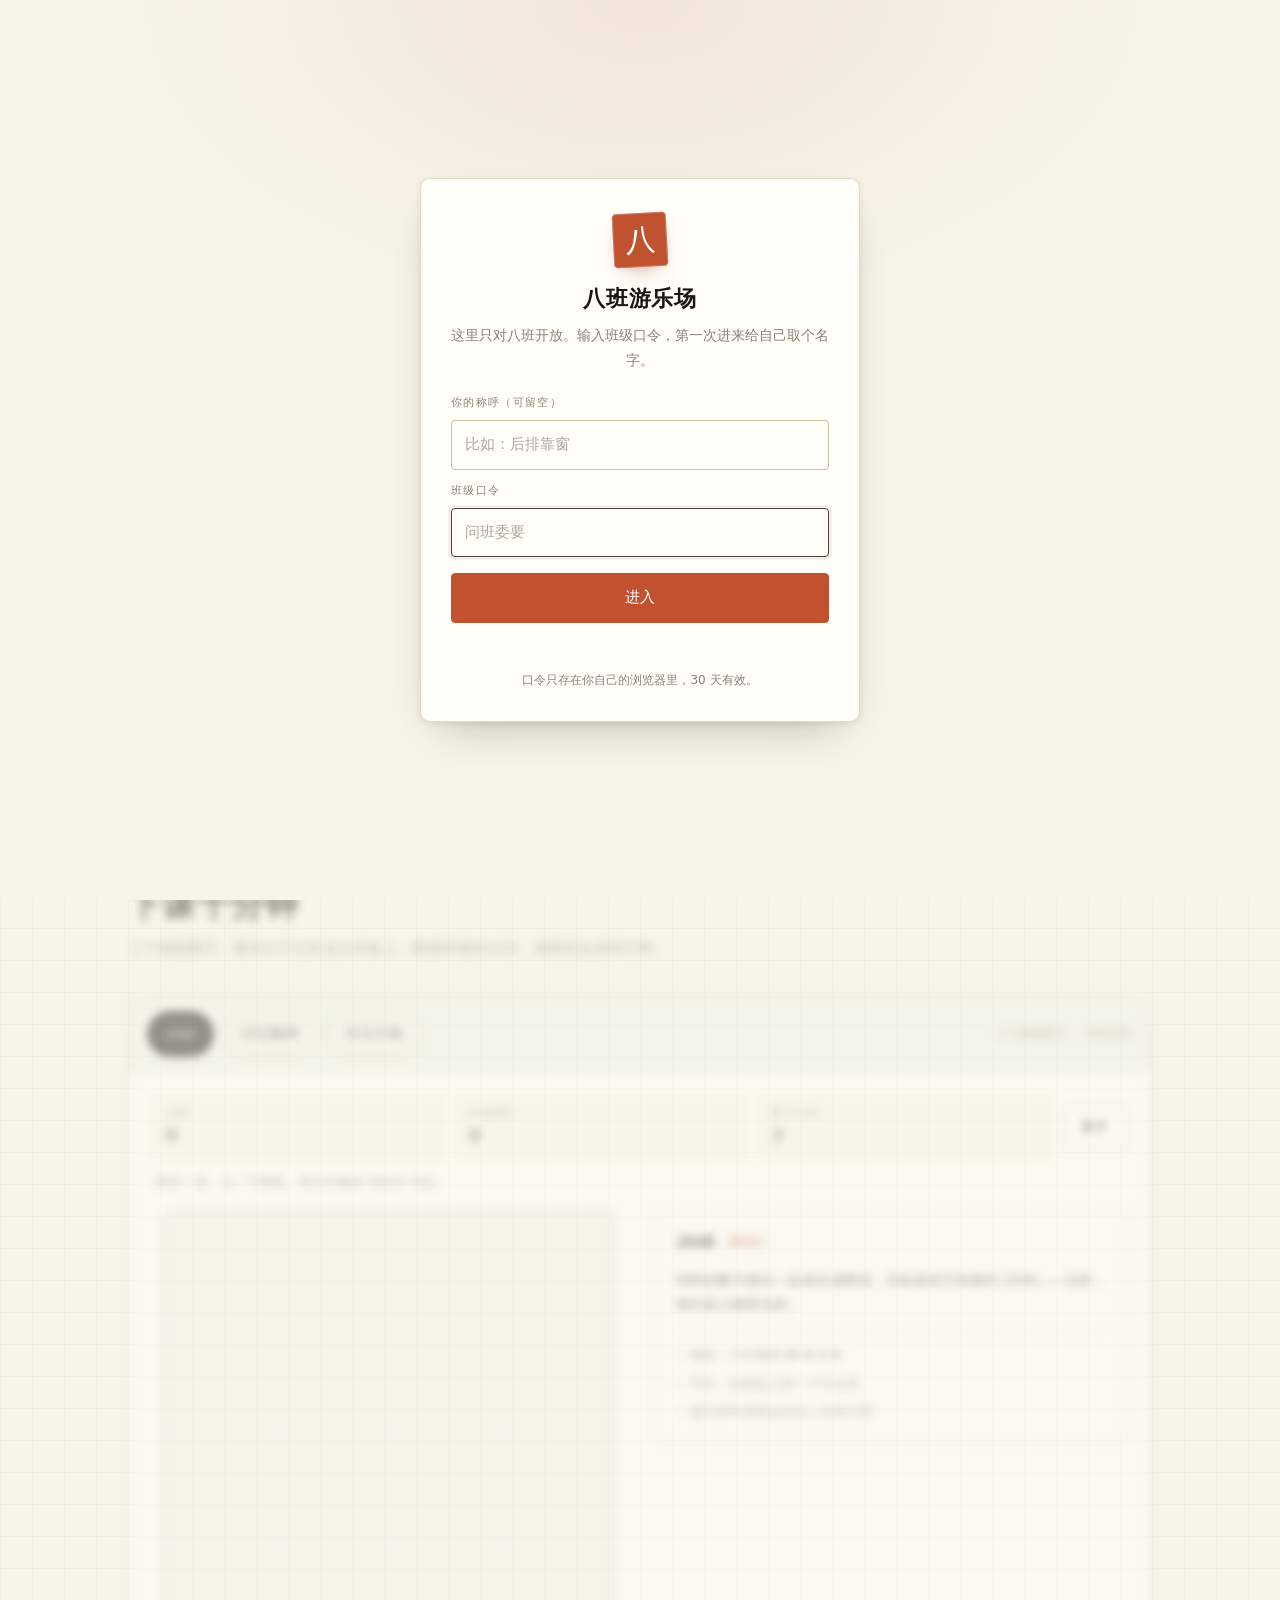
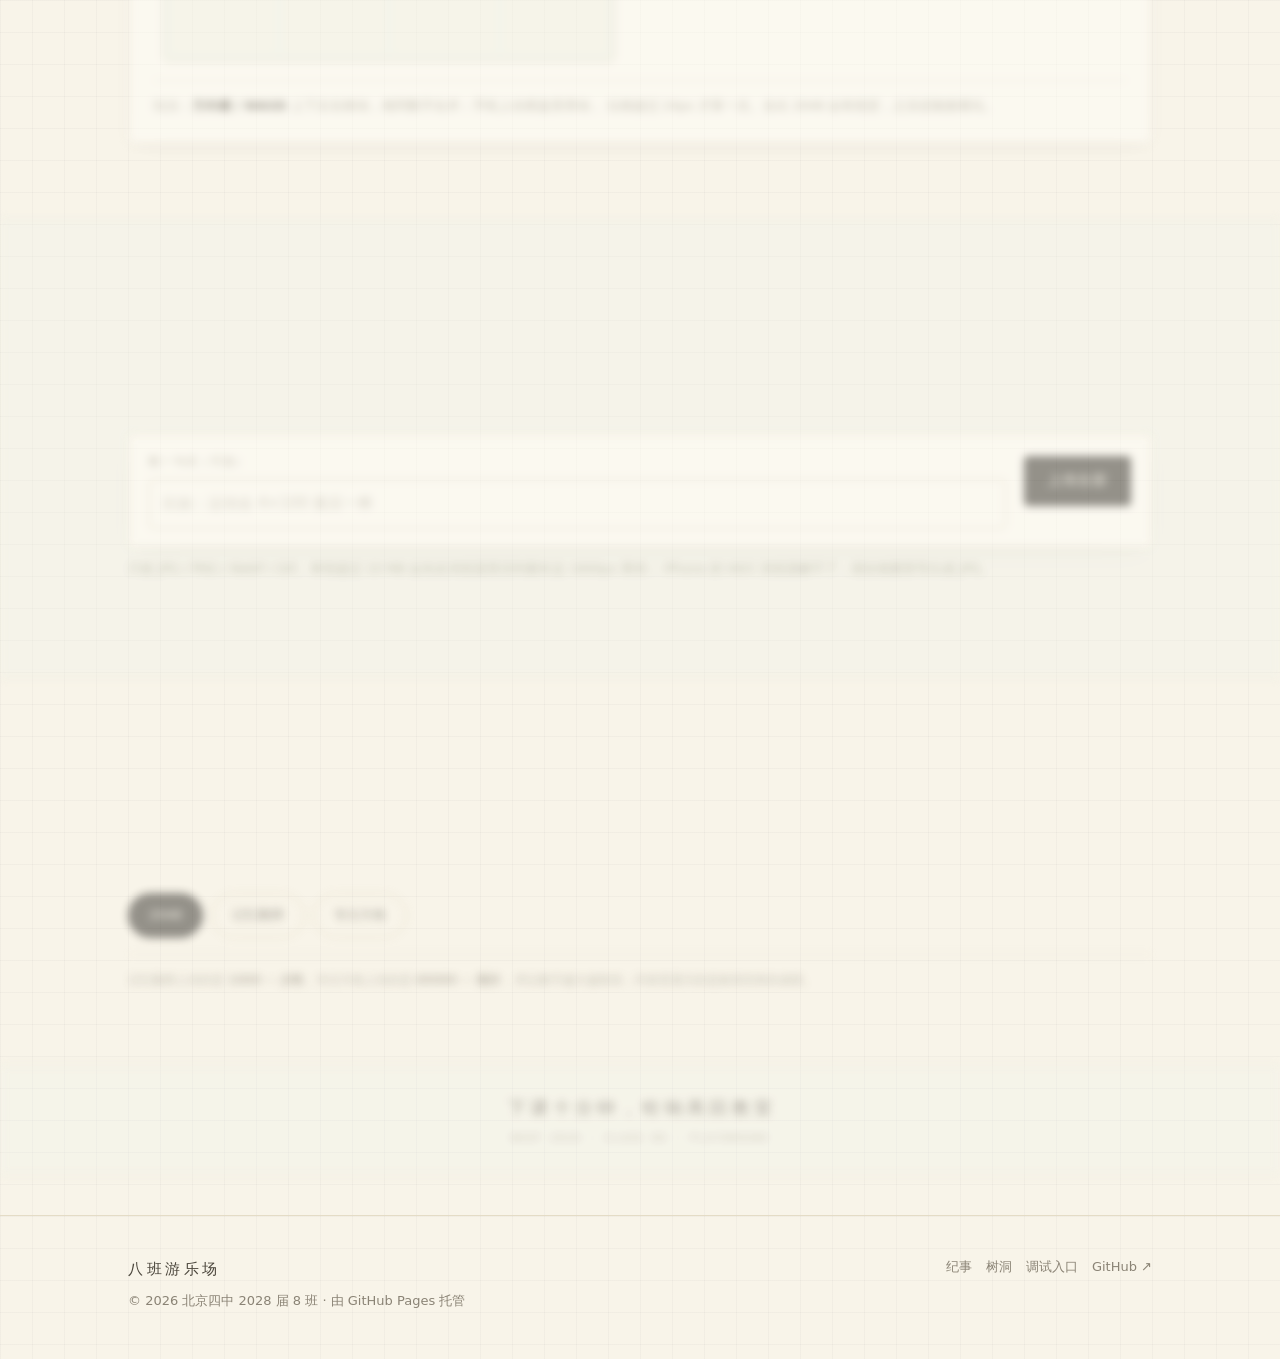
==== test/index.html @ 7ca48490 "update: fun 内容更新" ====
<!DOCTYPE html>
<html lang="zh-CN">
<head>
<meta charset="utf-8">
<meta name="viewport" content="width=device-width, initial-scale=1">
<title>调试入口 · 八班游乐场</title>
<meta name="description" content="带上新的时间戳打开八班游乐场，绕过浏览器和 Pages 的缓存。">
<meta name="robots" content="noindex">
<meta name="theme-color" content="#f8f4e9">
<meta name="color-scheme" content="light">
<link rel="icon" href="../assets/favicon.png?v=20261101a2" type="image/png">
<script>
window.B8_BUILD = '20261101a2';
window.B8_T = (function () {
  var m = (location.search || '').match(/[?&]t=([^&]+)/);
  return m ? '&t=' + encodeURIComponent(m[1]) : '';
})();
document.write('<link rel="stylesheet" href="../assets/styles.css?v=20261101a2' + window.B8_T + '">');
</script>
</head>

<body data-site="fun">

<main id="main">
  <section class="section">
    <div class="wrap">
      <div class="nf">
        <p class="nf-code">DEBUG · NO-CACHE</p>
        <h1>调试入口</h1>
        <p class="lead">
          这个页面只做一件事：在读到的 <code>to</code> 后面加上 <code>t=&lt;当前时间戳&gt;</code>，
          然后 <code>location.replace</code> 过去。所有资源都跟着带新时间戳，
          从而绕开浏览器和 GitHub Pages 的缓存。
        </p>

        <p class="form-note" id="debug-target" style="margin-top:18px">正在跳转…</p>

        <form class="debug-form" id="debug-form" style="margin-top:22px">
          <div class="field">
            <label for="debug-to">要打开的站内路径</label>
            <input class="input" id="debug-to" name="to" placeholder="/ 或 /index.html">
          </div>
          <div class="hero-actions">
            <button class="btn" type="submit">带时间戳打开</button>
            <a class="btn ghost" href="../">直接回首页</a>
          </div>
        </form>

        <p class="form-note" style="margin-top:22px">
          用法：<code>test/?to=/</code>、<code>test/?to=/index.html</code>。
          只接受站内路径（以 <code>/</code> 开头的绝对路径，或相对本站的路径），
          外站地址会被忽略。
        </p>
      </div>
    </div>
  </section>
</main>

<script>
(function () {
  'use strict';

  var K = '?to=';

  function readTo() {
    var q = location.search || '';
    var m = q.match(/[?&]to=([^&]*)/);
    if (!m) return '';
    var v = '';
    try { v = decodeURIComponent(m[1]); } catch (e) { v = m[1]; }
    return String(v || '').replace(/[\u0000-\u001f\s]/g, '');
  }

  // 只放行站内路径：挡住 //evil.com、http:、javascript: 之类
  function normalize(to) {
    to = String(to || '');
    if (!to) return '/';
    if (/^[a-z][a-z0-9+.-]*:/i.test(to)) return '/';   // 带协议的一律不跳
    if (to.indexOf('//') === 0) return '/' + to.replace(/^\/+/, '');
    if (to.charAt(0) !== '/') to = '/' + to;
    return to;
  }

  function target(to) {
    var sep = to.indexOf('?') >= 0 ? '&' : '?';
    return to + sep + 't=' + Date.now();
  }

  var raw = readTo();
  var to = normalize(raw);

  var label = document.getElementById('debug-target');
  if (label) label.textContent = '正在打开 ' + target(to) + ' …';

  // 先让「正在跳转」这句话有机会被看到（也方便被截图取证），再跳
  setTimeout(function () { location.replace(target(to)); }, 60);

  var form = document.getElementById('debug-form');
  var input = document.getElementById('debug-to');
  if (input) input.value = to;
  if (form) {
    form.addEventListener('submit', function (e) {
      e.preventDefault();
      var next = normalize(input ? input.value : '');
      location.href = '?to=' + encodeURIComponent(next);
    });
  }
})();
</script>
</body>
</html>
---- assets/styles.css ----
/* 由 _shared/sync.ps1 生成：base.css + assets/site.css，请勿直接改这个文件 */
/* ============================================================
   北京四中 2028 届 8 班 · 三站共用设计系统
   ------------------------------------------------------------
   纸 · 墨 · 印
   这一份是三站共用的骨架（排版 / 版心 / 头尾 / 表单 / 弹层），
   每个站点再叠加自己的一份 site.css。
   零外部依赖：不引任何 CDN 字体、图标或框架。
   ============================================================ */

/* ---------- 0. 变量 ---------- */
:root {
  /* 纸与墨 */
  --paper: #f7f2e8;
  --paper-2: #f1ebdd;
  --card: #fffdf7;
  --ink: #191713;
  --ink-2: #4b463c;
  --ink-3: #8a8375;
  --line: #e2d9c7;
  --line-2: #cfc3ab;

  /* 印泥红 / 青 / 金 */
  --seal: #a33228;
  --seal-2: #c04a3b;
  --seal-soft: rgba(163, 50, 40, 0.08);
  --jade: #2c6a5b;
  --jade-soft: rgba(44, 106, 91, 0.09);
  --gold: #a9873f;

  /* 尺幅 */
  --wrap: 1080px;
  --radius: 4px;
  --radius-lg: 10px;
  --header-h: 64px;

  /* 字体 */
  --serif: "Songti SC", "Noto Serif SC", "Source Han Serif SC", "STSong", SimSun, "Times New Roman", serif;
  --sans: "PingFang SC", "Microsoft YaHei", "Hiragino Sans GB", "Noto Sans SC", system-ui, -apple-system, "Segoe UI", sans-serif;
  --mono: ui-monospace, "SF Mono", Menlo, Consolas, "Liberation Mono", monospace;

  /* 阴影 */
  --shadow-1: 0 1px 2px rgba(25, 23, 19, 0.05), 0 8px 24px -14px rgba(25, 23, 19, 0.18);
  --shadow-2: 0 2px 6px rgba(25, 23, 19, 0.07), 0 20px 44px -20px rgba(25, 23, 19, 0.3);
}

/* 站点主题：由 body[data-site] 覆盖，三站同宗不同色 */
body[data-site="fun"] {
  --paper: #f8f4e9;
  --paper-2: #eef3ea;
  --card: #fffef9;
  --seal: #c1522f;
  --seal-2: #dd6b3f;
  --jade: #2f6f5e;
  --gold: #c08c2c;
  --line: #e4dcc6;
  --line-2: #cbbfa0;
}

body[data-site="site"] {
  --paper: #f4f1ea;
  --paper-2: #eae5da;
  --card: #fffdf8;
  --ink: #1c1b20;
  --ink-2: #474550;
  --ink-3: #86838f;
  --seal: #6b4f9e;
  --seal-2: #8265b6;
  --seal-soft: rgba(107, 79, 158, 0.09);
  --jade: #3a6f7a;
  --line: #ded6d8;
  --line-2: #c8bcc8;
}

/* 树洞站入夜 */
body[data-site="site"][data-mode="night"] {
  --paper: #14141a;
  --paper-2: #101016;
  --card: #1b1b23;
  --ink: #ece9f2;
  --ink-2: #b6b2c2;
  --ink-3: #7d7a8c;
  --seal: #a48bdb;
  --seal-2: #bda6ec;
  --seal-soft: rgba(164, 139, 219, 0.12);
  --jade: #6fa8b3;
  --gold: #c9a86a;
  --line: #2b2b36;
  --line-2: #3b3b49;
  --shadow-1: 0 1px 2px rgba(0, 0, 0, 0.4), 0 10px 30px -16px rgba(0, 0, 0, 0.6);
  --shadow-2: 0 2px 8px rgba(0, 0, 0, 0.45), 0 24px 50px -22px rgba(0, 0, 0, 0.75);
}

/* ---------- 1. 复位 ---------- */
*,
*::before,
*::after { box-sizing: border-box; }

html {
  -webkit-text-size-adjust: 100%;
  scroll-behavior: smooth;
  scroll-padding-top: calc(var(--header-h) + 16px);
}

body {
  margin: 0;
  min-height: 100vh;
  font-family: var(--sans);
  font-size: 16px;
  line-height: 1.75;
  color: var(--ink);
  background-color: var(--paper);
  /* 稿纸格：极淡的 32px 方格 */
  background-image:
    linear-gradient(rgba(25, 23, 19, 0.028) 1px, transparent 1px),
    linear-gradient(90deg, rgba(25, 23, 19, 0.028) 1px, transparent 1px);
  background-size: 100% 32px, 32px 100%;
  -webkit-font-smoothing: antialiased;
  -moz-osx-font-smoothing: grayscale;
  overflow-x: hidden;
}

body[data-site="site"][data-mode="night"] {
  background-image:
    linear-gradient(rgba(255, 255, 255, 0.022) 1px, transparent 1px),
    linear-gradient(90deg, rgba(255, 255, 255, 0.022) 1px, transparent 1px);
}

h1, h2, h3, h4 {
  margin: 0;
  font-family: var(--serif);
  font-weight: 700;
  line-height: 1.24;
  letter-spacing: 0.01em;
}

p { margin: 0; }
ul, ol { margin: 0; padding: 0; list-style: none; }
a { color: inherit; text-decoration: none; }
img { max-width: 100%; display: block; }
button { font: inherit; color: inherit; }
input, textarea, select { font: inherit; color: inherit; }
svg { display: block; }

/* 藏不住的老问题：不能让 grid/flex 盖掉 [hidden] */
[hidden] { display: none !important; }

::selection { background: var(--seal); color: #fff; }

:focus-visible {
  outline: 2px solid var(--seal);
  outline-offset: 2px;
}

/* ---------- 2. 版心 ---------- */
.wrap {
  width: 100%;
  max-width: var(--wrap);
  margin-inline: auto;
  padding-inline: 28px;
}

.mono { font-family: var(--mono); }
.muted { color: var(--ink-3); }
.serif { font-family: var(--serif); }

/* 调试模式的 TEST 标记（由 main.js 注入） */
.build-test {
  display: inline-block;
  padding: 1px 6px;
  margin-left: 6px;
  font-family: var(--mono);
  font-size: 10px;
  letter-spacing: 0.12em;
  color: #fff;
  background: var(--seal);
  border-radius: 2px;
  vertical-align: middle;
}

.build-banner {
  position: sticky;
  top: var(--header-h);
  z-index: 110;
  padding: 6px 16px;
  font-family: var(--mono);
  font-size: 11px;
  letter-spacing: 0.08em;
  text-align: center;
  color: #fff;
  background: var(--seal);
}

.skip-link {
  position: absolute;
  left: -9999px;
  top: 0;
  z-index: 999;
  background: var(--ink);
  color: var(--paper);
  padding: 10px 16px;
}
.skip-link:focus { left: 12px; top: 12px; }

/* ---------- 3. 页头 ---------- */
.site-header {
  position: sticky;
  top: 0;
  z-index: 120;
  height: var(--header-h);
  background: color-mix(in srgb, var(--paper) 84%, transparent);
  backdrop-filter: saturate(140%) blur(10px);
  -webkit-backdrop-filter: saturate(140%) blur(10px);
  border-bottom: 1px solid var(--line);
}

.header-inner {
  height: var(--header-h);
  display: flex;
  align-items: center;
  gap: 18px;
}

.brand {
  display: flex;
  align-items: center;
  gap: 10px;
  min-width: 0;
}

.brand-mark {
  width: 30px;
  height: 30px;
  border-radius: 3px;
  object-fit: cover;
  box-shadow: 0 0 0 1px rgba(25, 23, 19, 0.08);
}

/* 没有图标时的印章兜底 */
.brand-seal {
  display: grid;
  place-items: center;
  width: 30px;
  height: 30px;
  border-radius: 3px;
  background: var(--seal);
  color: #fff;
  font-family: var(--serif);
  font-size: 18px;
  line-height: 1;
  transform: rotate(-2deg);
  box-shadow: inset 0 0 0 1px rgba(255, 255, 255, 0.25);
}

.brand-text {
  display: flex;
  align-items: baseline;
  gap: 8px;
  min-width: 0;
}

.brand-name {
  font-family: var(--serif);
  font-size: 15.5px;
  letter-spacing: 0.04em;
  white-space: nowrap;
  overflow: hidden;
  text-overflow: ellipsis;
}

.brand-ver {
  font-family: var(--mono);
  font-size: 10.5px;
  letter-spacing: 0.08em;
  color: var(--ink-3);
  white-space: nowrap;
}

.nav {
  display: flex;
  align-items: center;
  gap: 4px;
  margin-left: auto;
}

.nav a {
  position: relative;
  padding: 8px 12px;
  font-size: 14.5px;
  color: var(--ink-2);
  border-radius: var(--radius);
  white-space: nowrap;
  transition: color 0.18s ease, background 0.18s ease;
}

.nav a::after {
  content: "";
  position: absolute;
  left: 12px;
  right: 12px;
  bottom: 4px;
  height: 1px;
  background: currentColor;
  transform: scaleX(0);
  transform-origin: left;
  transition: transform 0.22s ease;
}

.nav a:hover { color: var(--ink); }
.nav a:hover::after,
.nav a[aria-current="true"]::after { transform: scaleX(1); }
.nav a[aria-current="true"] { color: var(--seal); }

.header-tools {
  display: flex;
  align-items: center;
  gap: 8px;
  margin-left: 4px;
}

.icon-btn {
  display: grid;
  place-items: center;
  width: 36px;
  height: 36px;
  padding: 0;
  background: transparent;
  border: 1px solid var(--line);
  border-radius: var(--radius);
  cursor: pointer;
  color: var(--ink-2);
  transition: border-color 0.18s ease, color 0.18s ease, background 0.18s ease;
}

.icon-btn:hover { border-color: var(--line-2); color: var(--ink); background: var(--card); }
.icon-btn svg { width: 18px; height: 18px; fill: none; stroke: currentColor; stroke-width: 1.6; stroke-linecap: round; }

.nav-toggle { display: none; }

/* ---------- 4. 首屏 ---------- */
.hero {
  position: relative;
  padding: 92px 0 66px;
  overflow: hidden;
}

.hero::before {
  content: "";
  position: absolute;
  inset: -20% -10% auto auto;
  width: 52vmax;
  height: 52vmax;
  background: radial-gradient(circle at 50% 50%, var(--seal-soft), transparent 62%);
  pointer-events: none;
}

.hero-body { position: relative; max-width: 46rem; }

.eyebrow {
  display: flex;
  align-items: center;
  gap: 10px;
  margin-bottom: 18px;
  font-family: var(--mono);
  font-size: 12px;
  letter-spacing: 0.18em;
  text-transform: uppercase;
  color: var(--seal);
}

.eyebrow::before {
  content: "";
  width: 26px;
  height: 1px;
  background: currentColor;
  opacity: 0.6;
}

.hero h1 {
  font-size: clamp(2.5rem, 6.6vw, 4.4rem);
  letter-spacing: 0.06em;
  line-height: 1.08;
  overflow-wrap: anywhere;
}

.hero-en {
  display: block;
  margin-top: 14px;
  font-family: var(--mono);
  font-size: clamp(0.7rem, 1.5vw, 0.8rem);
  font-weight: 400;
  letter-spacing: 0.34em;
  text-transform: uppercase;
  color: var(--ink-3);
}

.lead {
  margin-top: 22px;
  max-width: 38rem;
  font-size: 16.5px;
  line-height: 1.95;
  color: var(--ink-2);
}

.lead em {
  font-style: normal;
  color: var(--ink);
  box-shadow: inset 0 -0.42em 0 var(--seal-soft);
}

.hero-actions {
  display: flex;
  flex-wrap: wrap;
  align-items: center;
  gap: 12px;
  margin-top: 32px;
}

/* 首屏数据条 */
.stat-strip {
  display: grid;
  grid-template-columns: repeat(4, minmax(0, 1fr));
  margin-top: 46px;
  border-top: 1px solid var(--line);
  border-bottom: 1px solid var(--line);
}

.stat {
  padding: 16px 18px;
  border-left: 1px solid var(--line);
}
.stat:first-child { border-left: 0; padding-left: 0; }

.stat dt {
  font-family: var(--mono);
  font-size: 10.5px;
  letter-spacing: 0.16em;
  text-transform: uppercase;
  color: var(--ink-3);
}

.stat dd {
  margin: 6px 0 0;
  font-family: var(--serif);
  font-size: 18px;
  letter-spacing: 0.02em;
  color: var(--ink);
}

/* ---------- 5. 章节 ---------- */
.section { padding: 74px 0; }
.section-alt {
  background: color-mix(in srgb, var(--paper-2) 70%, transparent);
  border-top: 1px solid var(--line);
  border-bottom: 1px solid var(--line);
}

.sec-head {
  display: grid;
  gap: 10px;
  margin-bottom: 34px;
  max-width: 44rem;
}

.sec-idx {
  display: flex;
  align-items: center;
  gap: 10px;
  font-family: var(--mono);
  font-size: 11px;
  letter-spacing: 0.22em;
  color: var(--seal);
}

.sec-idx::after {
  content: "";
  flex: 1;
  max-width: 64px;
  height: 1px;
  background: currentColor;
  opacity: 0.35;
}

.sec-head h2 {
  font-size: clamp(1.55rem, 3.2vw, 2.05rem);
  letter-spacing: 0.04em;
}

.sec-sub {
  font-size: 14.5px;
  line-height: 1.85;
  color: var(--ink-3);
}

.sec-head-row {
  display: flex;
  align-items: flex-end;
  justify-content: space-between;
  gap: 20px;
  flex-wrap: wrap;
}

/* ---------- 6. 按钮与标签 ---------- */
.btn {
  display: inline-flex;
  align-items: center;
  justify-content: center;
  gap: 8px;
  padding: 11px 22px;
  font-size: 14.5px;
  font-family: var(--sans);
  letter-spacing: 0.02em;
  border: 1px solid var(--ink);
  border-radius: var(--radius);
  background: var(--ink);
  color: var(--paper);
  cursor: pointer;
  transition: transform 0.16s ease, background 0.18s ease, border-color 0.18s ease, color 0.18s ease;
}

.btn:hover { background: var(--seal); border-color: var(--seal); transform: translateY(-1px); }
.btn:active { transform: translateY(0); }
.btn[disabled] { opacity: 0.45; cursor: not-allowed; transform: none; }

.btn.ghost {
  background: transparent;
  color: var(--ink);
  border-color: var(--line-2);
}
.btn.ghost:hover { background: var(--card); border-color: var(--ink); color: var(--ink); }

.btn.seal {
  background: var(--seal);
  border-color: var(--seal);
  color: #fff;
}
.btn.seal:hover { background: var(--seal-2); border-color: var(--seal-2); }

.btn.sm { padding: 7px 14px; font-size: 13px; }

.link-arrow {
  display: inline-flex;
  align-items: center;
  gap: 6px;
  font-size: 14px;
  color: var(--seal);
}
.link-arrow::after { content: "→"; transition: transform 0.2s ease; }
.link-arrow:hover::after { transform: translateX(3px); }

.chip-row {
  display: flex;
  flex-wrap: wrap;
  align-items: center;
  gap: 8px;
}

.chip {
  padding: 6px 14px;
  font-size: 13px;
  color: var(--ink-2);
  background: transparent;
  border: 1px solid var(--line-2);
  border-radius: 999px;
  cursor: pointer;
  transition: all 0.16s ease;
}

.chip:hover { border-color: var(--ink-2); color: var(--ink); }

.chip[aria-pressed="true"],
.chip.on {
  background: var(--ink);
  border-color: var(--ink);
  color: var(--paper);
}

.tag {
  display: inline-flex;
  align-items: center;
  gap: 5px;
  padding: 2px 8px;
  font-family: var(--mono);
  font-size: 10.5px;
  letter-spacing: 0.08em;
  color: var(--seal);
  background: var(--seal-soft);
  border-radius: 2px;
  white-space: nowrap;
}

.tag.jade { color: var(--jade); background: var(--jade-soft); }
.tag.plain { color: var(--ink-3); background: color-mix(in srgb, var(--ink-3) 10%, transparent); }

/* ---------- 7. 卡片 ---------- */
.card {
  background: var(--card);
  border: 1px solid var(--line);
  border-radius: var(--radius);
  box-shadow: var(--shadow-1);
}

.card-pad { padding: 22px 24px; }

.card-link {
  display: block;
  transition: transform 0.2s ease, box-shadow 0.2s ease, border-color 0.2s ease;
}
.card-link:hover { transform: translateY(-3px); box-shadow: var(--shadow-2); border-color: var(--line-2); }

/* ---------- 8. 文章列表 ---------- */
.post-list { display: grid; }

.post-item { border-top: 1px solid var(--line); }
.post-item:last-child { border-bottom: 1px solid var(--line); }

.post-link { display: block; padding: 24px 6px 24px 0; }
.post-link:hover .post-title { color: var(--seal); }
.post-link:hover .post-more { opacity: 1; transform: translateX(2px); }

.post-top {
  display: flex;
  align-items: center;
  flex-wrap: wrap;
  gap: 10px;
  font-family: var(--mono);
  font-size: 11px;
  letter-spacing: 0.1em;
  color: var(--ink-3);
  text-transform: uppercase;
}

.post-title {
  margin: 10px 0 8px;
  font-size: clamp(1.22rem, 2.4vw, 1.42rem);
  letter-spacing: 0.02em;
  transition: color 0.18s ease;
}

.post-excerpt {
  font-size: 14.5px;
  line-height: 1.85;
  color: var(--ink-2);
  display: -webkit-box;
  -webkit-line-clamp: 2;
  -webkit-box-orient: vertical;
  overflow: hidden;
}

.post-more {
  margin-top: 12px;
  font-family: var(--mono);
  font-size: 11px;
  letter-spacing: 0.14em;
  color: var(--seal);
  opacity: 0.55;
  transition: opacity 0.2s ease, transform 0.2s ease;
}

.post-meta-row {
  display: flex;
  align-items: center;
  gap: 12px;
  margin-top: 12px;
  font-family: var(--mono);
  font-size: 11px;
  color: var(--ink-3);
}

.post-empty { padding: 30px 0; color: var(--ink-3); font-size: 14px; }

.dot-sep {
  margin: 0 2px;
  opacity: 0.45;
}

.back-home {
  margin-top: 40px;
  font-size: 14px;
}

/* ---------- 9. 时间线 ---------- */
.timeline { display: grid; gap: 0; }

.timeline li {
  position: relative;
  display: grid;
  grid-template-columns: 92px minmax(0, 1fr);
  gap: 22px;
  padding: 0 0 26px 22px;
  border-left: 1px solid var(--line);
}

.timeline li::before {
  content: "";
  position: absolute;
  left: -3.5px;
  top: 10px;
  width: 6px;
  height: 6px;
  border-radius: 50%;
  background: var(--paper);
  border: 1px solid var(--line-2);
}

.timeline li.is-done::before { background: var(--seal); border-color: var(--seal); }
.timeline li:last-child { border-left-color: transparent; padding-bottom: 0; }

.tl-time {
  font-family: var(--mono);
  font-size: 12px;
  letter-spacing: 0.06em;
  color: var(--ink-3);
  padding-top: 6px;
}

.tl-body h3 { font-size: 1.06rem; }
.tl-body p { margin-top: 6px; font-size: 14px; line-height: 1.8; color: var(--ink-2); }

/* ---------- 10. 表单 ---------- */
.field { display: grid; gap: 7px; }

.field label {
  font-family: var(--mono);
  font-size: 11px;
  letter-spacing: 0.12em;
  text-transform: uppercase;
  color: var(--ink-3);
}

.input,
.textarea,
.select {
  width: 100%;
  padding: 11px 13px;
  background: var(--card);
  border: 1px solid var(--line-2);
  border-radius: var(--radius);
  font-size: 15px;
  line-height: 1.7;
  transition: border-color 0.16s ease, box-shadow 0.16s ease;
}

.input::placeholder,
.textarea::placeholder { color: var(--ink-3); opacity: 0.7; }

.input:focus,
.textarea:focus,
.select:focus {
  outline: none;
  border-color: var(--ink-2);
  box-shadow: 0 0 0 3px var(--seal-soft);
}

.textarea { resize: vertical; min-height: 96px; }

.form-row { display: grid; gap: 14px; }
.form-foot {
  display: flex;
  align-items: center;
  justify-content: space-between;
  gap: 14px;
  flex-wrap: wrap;
  margin-top: 4px;
}

.form-note { font-size: 12.5px; color: var(--ink-3); }
.form-status { font-size: 13px; color: var(--ink-3); min-height: 1.4em; }
.form-status.err { color: var(--seal); }
.form-status.ok { color: var(--jade); }

/* 蜜罐：绝对不要 display:none，否则有些浏览器自动填充后不提交 */
.hp {
  position: absolute;
  left: -9999px;
  width: 1px;
  height: 1px;
  overflow: hidden;
}

/* ---------- 11. 提示条 ---------- */
.toast {
  position: fixed;
  left: 50%;
  bottom: 28px;
  z-index: 400;
  transform: translate(-50%, 16px);
  max-width: min(92vw, 420px);
  padding: 11px 18px;
  font-size: 14px;
  background: var(--ink);
  color: var(--paper);
  border-radius: var(--radius);
  box-shadow: var(--shadow-2);
  opacity: 0;
  pointer-events: none;
  transition: opacity 0.22s ease, transform 0.22s ease;
}

.toast.show { opacity: 1; transform: translate(-50%, 0); }

/* ---------- 12. 骨架屏 ---------- */
.skeleton {
  background: linear-gradient(90deg, var(--paper-2) 25%, color-mix(in srgb, var(--paper-2) 55%, var(--card)) 37%, var(--paper-2) 63%);
  background-size: 400% 100%;
  animation: sk 1.4s ease infinite;
  border-radius: 2px;
}

@keyframes sk {
  0% { background-position: 100% 50%; }
  100% { background-position: 0 50%; }
}

.sk-line { height: 12px; }
.sk-line.w30 { width: 30%; }
.sk-line.w40 { width: 40%; }
.sk-line.w50 { width: 50%; }
.sk-line.w60 { width: 60%; }
.sk-line.w70 { width: 70%; }
.sk-card { padding: 22px 0; border-top: 1px solid var(--line); display: grid; gap: 10px; }

.loading-note { margin-top: 14px; font-size: 13px; color: var(--ink-3); }

/* ---------- 13. 入场动画（首屏元素不要加 reveal） ---------- */
.js .reveal {
  opacity: 0;
  transform: translateY(12px);
  transition: opacity 0.6s cubic-bezier(0.22, 0.61, 0.36, 1), transform 0.6s cubic-bezier(0.22, 0.61, 0.36, 1);
}

.js .reveal.in { opacity: 1; transform: none; }

@media (prefers-reduced-motion: reduce) {
  html { scroll-behavior: auto; }
  .js .reveal { opacity: 1; transform: none; transition: none; }
  * { animation-duration: 0.001ms !important; transition-duration: 0.001ms !important; }
}

/* ---------- 14. 登录门（.fun / .site 共用） ---------- */
.gate {
  position: fixed;
  top: 0;
  right: 0;
  bottom: 0;
  left: 0; /* 显式写，别只靠 inset：iOS 14.5 之前不支持 */
  z-index: 300;
  display: grid;
  place-items: center;
  padding: 24px;
  background:
    radial-gradient(60% 50% at 50% 0%, var(--seal-soft), transparent 70%),
    var(--paper);
}

.gate-card {
  width: min(440px, 100%);
  padding: 34px 30px 30px;
  background: var(--card);
  border: 1px solid var(--line);
  border-radius: var(--radius-lg);
  box-shadow: var(--shadow-2);
  text-align: center;
}

.gate-seal {
  display: grid;
  place-items: center;
  width: 54px;
  height: 54px;
  margin: 0 auto 18px;
  background: var(--seal);
  color: #fff;
  font-family: var(--serif);
  font-size: 30px;
  line-height: 1;
  border-radius: 4px;
  transform: rotate(-3deg);
  box-shadow: inset 0 0 0 1px rgba(255, 255, 255, 0.24), 0 8px 22px -12px rgba(163, 50, 40, 0.8);
}

.gate-card h2 { font-size: 1.4rem; letter-spacing: 0.04em; }
.gate-card .gate-sub { margin: 10px 0 22px; font-size: 13.5px; line-height: 1.8; color: var(--ink-3); }
.gate-card .field { text-align: left; }
.gate-card .btn { width: 100%; margin-top: 16px; }
.gate-err { margin-top: 12px; font-size: 13px; color: var(--seal); min-height: 1.3em; }
.gate-foot { margin-top: 18px; font-size: 12px; color: var(--ink-3); }

.gate.is-done { display: none; }

/* 夜色下卡片要和背景拉开一档，否则整块糊在一起 */
body[data-site="site"][data-mode="night"] .gate-card {
  background: #1f1f2a;
  border-color: #35343f;
}

body[data-site="site"][data-mode="night"] .gate-seal {
  box-shadow: inset 0 0 0 1px rgba(255, 255, 255, 0.22), 0 10px 26px -12px rgba(164, 139, 219, 0.6);
}

/* ---------- 15. 大图弹层（.fun / .homes 共用） ---------- */
.lightbox {
  position: fixed;
  top: 0;
  right: 0;
  bottom: 0;
  left: 0; /* 同上：iOS 兼容 */
  z-index: 350;
  display: grid;
  place-items: center;
  padding: 20px;
  background: rgba(14, 12, 10, 0.94);
  animation: lbIn 0.18s ease;
}

@keyframes lbIn { from { opacity: 0; } to { opacity: 1; } }

.lightbox-inner {
  position: relative;
  display: grid;
  justify-items: center;
  gap: 12px;
  width: 100%;
  max-width: 1000px;
}

.lightbox img {
  max-width: 100%;
  max-height: 72vh;
  max-height: 72dvh;
  object-fit: contain;
  border-radius: 3px;
  box-shadow: 0 30px 70px -30px rgba(0, 0, 0, 0.9);
  background: #0b0a09;
}

.lightbox-caption { color: #f2eee6; font-size: 14px; text-align: center; }
.lightbox-meta { color: rgba(242, 238, 230, 0.55); font-family: var(--mono); font-size: 11px; letter-spacing: 0.08em; }

.lightbox-close {
  position: absolute;
  top: -6px;
  right: 0;
  width: 38px;
  height: 38px;
  display: grid;
  place-items: center;
  font-size: 24px;
  line-height: 1;
  color: #f2eee6;
  background: rgba(255, 255, 255, 0.08);
  border: 1px solid rgba(255, 255, 255, 0.16);
  border-radius: 50%;
  cursor: pointer;
}

.lightbox-nav {
  position: absolute;
  top: 50%;
  transform: translateY(-50%);
  width: 42px;
  height: 42px;
  display: grid;
  place-items: center;
  font-size: 22px;
  color: #f2eee6;
  background: rgba(255, 255, 255, 0.08);
  border: 1px solid rgba(255, 255, 255, 0.14);
  border-radius: 50%;
  cursor: pointer;
}

.lightbox-nav.prev { left: 0; }
.lightbox-nav.next { right: 0; }
.lightbox-open { color: rgba(242, 238, 230, 0.6); font-family: var(--mono); font-size: 11px; letter-spacing: 0.1em; }

/* ---------- 16. 页脚 ---------- */
.site-footer {
  margin-top: 40px;
  padding: 40px 0 46px;
  border-top: 1px solid var(--line);
  font-size: 13px;
  color: var(--ink-3);
}

.footer-inner {
  display: flex;
  align-items: flex-start;
  justify-content: space-between;
  gap: 20px;
  flex-wrap: wrap;
}

.footer-motto {
  font-family: var(--serif);
  font-size: 15px;
  letter-spacing: 0.24em;
  color: var(--ink-2);
}

.footer-links { display: flex; gap: 14px; flex-wrap: wrap; }
.footer-links a { border-bottom: 1px solid transparent; }
.footer-links a:hover { color: var(--ink); border-bottom-color: var(--line-2); }

/* ---------- 17. 响应式 ---------- */
@media (max-width: 860px) {
  .wrap { padding-inline: 20px; }

  .nav {
    position: fixed;
    top: var(--header-h);
    left: 0;
    right: 0;
    display: none;
    flex-direction: column;
    align-items: stretch;
    gap: 0;
    padding: 10px 20px 18px;
    background: var(--paper);
    border-bottom: 1px solid var(--line);
    box-shadow: var(--shadow-2);
    margin-left: 0;
  }

  .nav.open { display: flex; }
  .nav a { padding: 13px 4px; border-bottom: 1px solid var(--line); border-radius: 0; font-size: 15px; }
  .nav a:last-child { border-bottom: 0; }
  .nav a::after { display: none; }

  .nav-toggle { display: grid; margin-left: auto; }
  .header-tools { margin-left: 0; }

  .hero { padding: 62px 0 46px; }
  .stat-strip { grid-template-columns: repeat(2, minmax(0, 1fr)); }
  .stat { padding: 14px 14px; }
  .stat:nth-child(odd) { border-left: 0; padding-left: 0; }
  .stat:nth-child(n + 3) { border-top: 1px solid var(--line); }

  .section { padding: 54px 0; }
  .timeline li { grid-template-columns: 76px minmax(0, 1fr); gap: 14px; }

  .lightbox { padding: 12px; backdrop-filter: none; -webkit-backdrop-filter: none; }
  .lightbox img { max-height: 66vh; max-height: 66dvh; }
  .lightbox-nav { width: 36px; height: 36px; }
  .lightbox-close { top: -4px; }
}

@media (max-width: 520px) {
  .brand-ver { display: none; }
  .lead { font-size: 15.5px; }
  .gate-card { padding: 28px 20px 24px; }
}


/* ============================================================
   .fun 专用样式（在 _shared/base.css 基础上叠加）
   ------------------------------------------------------------
   主题由 body[data-site="fun"] 提供：赭石橙 + 青。
   这里只做「站点性格」：游戏面板像一张记分纸、合影墙像相册、
   排行榜像值日表。原则仍然是纸 · 墨 · 印，不加渐变发光。
   ============================================================ */

/* ---------- 0. 共用件没覆盖到的小件 ----------
   base.css 现在已经有 .build-test / .build-banner 了，这里不再重复定义；
   只有 .gate-hint 还没有样式（auth.js 会往里写「本站还没接数据库」），补一份。 */

/* ---------- 1. 登录门没开时的门后内容 ----------
   门是固定定位的整屏纸色，本来就看不见后面；这里再模糊一层，
   是为了「万一门没画出来 / 门正在淡出」时不会一眼看光，
   顺便让门开的那一下有个柔和的过渡。 */
#main {
  transition: filter 0.42s ease, opacity 0.42s ease;
}

html.js body:not(.authed) #main {
  filter: blur(4px);
  opacity: 0.45;
  pointer-events: none;
  user-select: none;
}

/* 登录门里的提示块（auth.js 会往里塞 HTML） */
.gate-hint {
  margin-top: 14px;
  padding: 12px 14px;
  font-size: 12.5px;
  line-height: 1.85;
  text-align: left;
  color: var(--ink-2);
  background: var(--paper-2);
  border: 1px dashed var(--line-2);
  border-radius: 3px;
}

.gate-hint code {
  padding: 1px 4px;
  font-family: var(--mono);
  font-size: 11.5px;
  background: var(--card);
  border: 1px solid var(--line);
  border-radius: 2px;
  overflow-wrap: anywhere;
}

/* 输入框禁用态（预览模式下「配一句话」会锁住） */
.input[disabled],
.textarea[disabled] {
  opacity: 0.55;
  cursor: not-allowed;
}

/* 小屏时门可能比视口高（比如键盘弹起），允许门自己滚 */
.gate { overflow-y: auto; }

/* ---------- 2. 页头小件 ---------- */
#fun-logout {
  min-height: 44px;
  padding: 8px 14px;
  font-size: 12.5px;
}

/* base.css 里 .icon-btn / .nav-toggle 是 36px，手机上点着偏小，抬到 44 */
.nav-toggle {
  width: 44px;
  height: 44px;
}

.mode-tag {
  display: inline-flex;
  align-items: center;
  gap: 4px;
  font-family: var(--mono);
  font-size: 10.5px;
  letter-spacing: 0.08em;
  white-space: nowrap;
}

/* ---------- 3. 首屏：印章 + 虚线圆 ---------- */
.hero-inner { position: relative; }

.hero-play {
  position: absolute;
  top: 16px;
  right: 10px;
  width: 216px;
  height: 216px;
  display: grid;
  place-items: center;
  pointer-events: none;
}

.play-ring {
  position: absolute;
  top: 0;
  right: 0;
  bottom: 0;
  left: 0;
  border: 1px dashed var(--line-2);
  border-radius: 50%;
}

.play-seal {
  display: grid;
  place-items: center;
  width: 92px;
  height: 92px;
  background: var(--seal);
  color: #fff;
  font-family: var(--serif);
  font-size: 48px;
  line-height: 1;
  border-radius: 4px;
  transform: rotate(-4deg);
  box-shadow: inset 0 0 0 1px rgba(255, 255, 255, 0.26), 0 16px 34px -20px rgba(193, 82, 47, 0.9);
}

.play-note {
  position: absolute;
  bottom: 30px;
  left: 50%;
  transform: translateX(-50%);
  padding: 2px 10px;
  font-family: var(--mono);
  font-size: 10px;
  line-height: 1.7;
  letter-spacing: 0.2em;
  text-align: center;
  color: var(--ink-3);
  background: var(--paper);
}

/* 首屏里给三种游戏留一行小票根，比纯文字多一点「游乐场」味 */
.hero-tickets {
  display: flex;
  flex-wrap: wrap;
  gap: 10px;
  margin-top: 30px;
}

.ticket {
  display: inline-flex;
  align-items: baseline;
  gap: 8px;
  padding: 8px 14px;
  font-family: var(--mono);
  font-size: 11px;
  letter-spacing: 0.1em;
  color: var(--ink-2);
  background: var(--card);
  border: 1px dashed var(--line-2);
  border-radius: 2px;
}

.ticket:nth-child(2) { transform: rotate(1.2deg); }
.ticket:nth-child(1) { transform: rotate(-1.5deg); }
.ticket:nth-child(3) { transform: rotate(0.8deg); }

.ticket b {
  font-family: var(--serif);
  font-size: 14px;
  font-weight: 700;
  letter-spacing: 0.06em;
  color: var(--ink);
}

.ticket span { color: var(--ink-3); }

/* ---------- 4. 游戏卡片外壳 ---------- */
.game-card {
  overflow: hidden;
}

.game-head {
  display: flex;
  align-items: center;
  justify-content: space-between;
  gap: 14px;
  flex-wrap: wrap;
  padding: 14px 18px;
  background: var(--paper-2);
  border-bottom: 1px solid var(--line);
}

.game-tabs { gap: 8px; }

/* 游戏 tab 要能一只手指点中：撑到 44px */
.game-tab {
  min-height: 44px;
  padding: 10px 18px;
  font-size: 13.5px;
  font-family: var(--serif);
  letter-spacing: 0.04em;
}

.game-head-note {
  font-family: var(--mono);
  font-size: 10.5px;
  letter-spacing: 0.06em;
  color: var(--ink-3);
}

.game-body { padding: 24px 24px 20px; }

.game-panel[hidden] { display: none !important; }

.game-hud {
  display: grid;
  grid-template-columns: repeat(3, minmax(0, 1fr)) auto;
  gap: 10px;
  align-items: stretch;
  margin-bottom: 18px;
}

.game-stat {
  min-width: 0;
  padding: 8px 12px 9px;
  background: var(--paper);
  border: 1px solid var(--line);
  border-radius: 3px;
}

.gs-label {
  display: block;
  font-family: var(--mono);
  font-size: 10px;
  letter-spacing: 0.14em;
  color: var(--ink-3);
}

.gs-val {
  display: block;
  margin-top: 2px;
  font-family: var(--mono);
  font-size: 19px;
  font-variant-numeric: tabular-nums;
  line-height: 1.3;
  color: var(--ink);
  overflow-wrap: anywhere;
}

.gs-val.is-record { color: var(--seal); }

.gs-state {
  display: block;
  margin-top: 4px;
  font-size: 13px;
  line-height: 1.5;
  color: var(--ink-2);
  overflow-wrap: anywhere;
}

#g2048-state, #gmemory-state, #gschulte-state {
  grid-column: 1 / -1;
  padding: 0 2px;
  min-height: 1.5em;
  font-size: 12.5px;
  color: var(--ink-3);
}

#g2048-state.is-good, #gmemory-state.is-good, #gschulte-state.is-good { color: var(--jade); }

.game-hud .btn {
  align-self: center;
  min-height: 44px;
  padding: 10px 18px;
}

.game-stage {
  display: grid;
  grid-template-columns: minmax(0, 1fr) minmax(0, 1fr);
  gap: 30px;
  align-items: start;
}

.game-board {
  min-width: 0;
  width: 100%;
  max-width: 452px;
  margin-inline: auto;
}

.game-side {
  min-width: 0;
  display: grid;
  gap: 14px;
  padding: 20px;
  background: var(--card);
  border: 1px dashed var(--line-2);
  border-radius: 3px;
}

.game-side h3 {
  display: flex;
  align-items: center;
  gap: 8px;
  flex-wrap: wrap;
  font-size: 1.15rem;
  letter-spacing: 0.03em;
}

.game-desc {
  font-size: 13.5px;
  line-height: 1.85;
  color: var(--ink-2);
}

.game-facts {
  display: grid;
  gap: 7px;
  padding-top: 12px;
  border-top: 1px solid var(--line);
}

.game-facts li {
  position: relative;
  padding-left: 14px;
  font-size: 12.5px;
  line-height: 1.7;
  color: var(--ink-3);
  overflow-wrap: anywhere;
}

.game-facts li::before {
  content: "·";
  position: absolute;
  left: 2px;
  top: 0;
  color: var(--seal);
  font-weight: 700;
}

.game-hint {
  margin-top: 18px;
  padding-top: 14px;
  border-top: 1px solid var(--line);
  font-size: 12.5px;
  line-height: 1.8;
  color: var(--ink-3);
  overflow-wrap: anywhere;
}

.game-hint b { color: var(--ink-2); font-weight: 600; }

.game-note {
  margin-top: 6px;
  font-family: var(--mono);
  font-size: 11px;
  line-height: 1.75;
  letter-spacing: 0.02em;
  color: var(--ink-3);
  overflow-wrap: anywhere;
}

.game-note.err { color: var(--seal); }

/* ---------- 5. 2048 ---------- */
.b2048 {
  position: relative;
  width: 100%;
  aspect-ratio: 1 / 1;
  padding: 8px;
  background: var(--paper-2);
  border: 1px solid var(--line-2);
  border-radius: 6px;
  box-shadow: inset 0 1px 0 rgba(255, 255, 255, 0.5);
  touch-action: none;
  -ms-touch-action: none;
  outline-offset: 3px;
}

.b2048-grid,
.b2048-tiles {
  position: absolute;
  top: 8px;
  right: 8px;
  bottom: 8px;
  left: 8px;
}

.b2048-grid {
  display: grid;
  grid-template-columns: repeat(4, minmax(0, 1fr));
  grid-template-rows: repeat(4, minmax(0, 1fr));
  gap: 8px;
}

.b2048-cell {
  background: color-mix(in srgb, var(--paper) 62%, transparent);
  border-radius: 3px;
}

.b2048-tile {
  position: absolute;
  top: 0;
  left: 0;
  width: 25%;
  height: 25%;
  padding: 4px;
  transition: transform 0.11s ease;
  will-change: transform;
}

.b2048-tile.is-dying {
  z-index: 3;
  pointer-events: none;
}

.b2048-tile.is-gone { display: none; }

.b2048-in {
  width: 100%;
  height: 100%;
  display: grid;
  place-items: center;
  border-radius: 3px;
  font-family: var(--serif);
  font-size: clamp(19px, 4.4vw, 34px);
  font-weight: 700;
  line-height: 1;
  letter-spacing: 0.01em;
  color: var(--ink);
  background: #f3ecdb;
  box-shadow: inset 0 0 0 1px rgba(25, 23, 19, 0.06);
  transition: background 0.12s ease, color 0.12s ease;
}

.b2048-in.d3 { font-size: clamp(16px, 3.6vw, 27px); }
.b2048-in.d4 { font-size: clamp(13px, 3vw, 22px); }

.b2048-tile.is-new .b2048-in { animation: tileIn 0.16s ease; }
.b2048-tile.is-merged .b2048-in { animation: tilePop 0.18s ease; }

@keyframes tileIn {
  from { transform: scale(0.55); opacity: 0.4; }
  to { transform: scale(1); opacity: 1; }
}

@keyframes tilePop {
  0% { transform: scale(1); }
  55% { transform: scale(1.14); }
  100% { transform: scale(1); }
}

/* 色阶：纸 → 赭石 → 青，分数越高越深 */
.b2048-in.v4 { background: #eee0c2; }
.b2048-in.v8 { background: #ebcf9b; }
.b2048-in.v16 { background: #e3b878; }
.b2048-in.v32 { background: #d99c58; color: #fffdf7; }
.b2048-in.v64 { background: #cf8043; color: #fffdf7; }
.b2048-in.v128 { background: #c85f33; color: #fffdf7; }
.b2048-in.v256 { background: #b64a28; color: #fffdf7; }
.b2048-in.v512 { background: #9c3a1e; color: #fffdf7; }
.b2048-in.v1024 { background: #2f6f5e; color: #fffdf7; }
.b2048-in.v2048 { background: #1d4f43; color: #fffdf7; box-shadow: inset 0 0 0 2px rgba(255, 255, 255, 0.28); }
.b2048-in.vbig { background: #16332c; color: #f0d6a4; box-shadow: inset 0 0 0 2px rgba(240, 214, 164, 0.4); }

.b2048.is-over { background: color-mix(in srgb, var(--seal-soft) 60%, var(--paper-2)); }

/* ---------- 6. 记忆翻牌 ---------- */
.mem-grid {
  display: grid;
  grid-template-columns: repeat(4, minmax(0, 1fr));
  gap: 8px;
}

.mem-card {
  position: relative;
  display: block;
  width: 100%;
  aspect-ratio: 1 / 1;
  min-height: 44px;
  padding: 0;
  border: 0;
  background: transparent;
  perspective: 700px;
  cursor: pointer;
  -webkit-tap-highlight-color: transparent;
}

.mem-inner {
  position: absolute;
  top: 0;
  right: 0;
  bottom: 0;
  left: 0;
  display: block;
  transform-style: preserve-3d;
  transition: transform 0.36s cubic-bezier(0.2, 0.7, 0.3, 1);
}

.mem-card.is-flip .mem-inner { transform: rotateY(180deg); }

.mem-face {
  position: absolute;
  top: 0;
  right: 0;
  bottom: 0;
  left: 0;
  display: grid;
  place-items: center;
  border-radius: 3px;
  backface-visibility: hidden;
  -webkit-backface-visibility: hidden;
}

.mem-back {
  background: var(--seal);
  color: rgba(255, 255, 255, 0.82);
  font-family: var(--serif);
  font-size: clamp(20px, 5vw, 34px);
  box-shadow: inset 0 0 0 1px rgba(255, 255, 255, 0.22);
}

.mem-back::after {
  content: "";
  position: absolute;
  top: 5px;
  right: 5px;
  bottom: 5px;
  left: 5px;
  border: 1px solid rgba(255, 255, 255, 0.18);
  border-radius: 2px;
}

.mem-front {
  background: var(--card);
  border: 1px solid var(--line-2);
  transform: rotateY(180deg);
  font-family: var(--serif);
  font-size: clamp(22px, 5.6vw, 38px);
  line-height: 1;
  color: var(--ink);
}

.mem-card:hover .mem-back { background: var(--seal-2); }

.mem-card.is-matched .mem-front {
  color: var(--jade);
  background: var(--jade-soft);
  border-color: color-mix(in srgb, var(--jade) 42%, var(--line));
}

.mem-card.is-matched { cursor: default; }

.mem-card:disabled { cursor: default; }

/* ---------- 7. 专注方格 ---------- */
.schulte {
  display: grid;
  grid-template-columns: repeat(5, minmax(0, 1fr));
  gap: 6px;
}

.schulte-cell {
  display: grid;
  place-items: center;
  min-height: 44px;
  aspect-ratio: 1 / 1;
  padding: 0;
  font-family: var(--mono);
  font-size: clamp(15px, 3.6vw, 20px);
  font-variant-numeric: tabular-nums;
  color: var(--ink);
  background: var(--card);
  border: 1px solid var(--line-2);
  border-radius: 3px;
  cursor: pointer;
  transition: background 0.12s ease, border-color 0.12s ease, transform 0.12s ease;
  -webkit-tap-highlight-color: transparent;
}

.schulte-cell:hover { border-color: var(--ink-2); }

.schulte-cell.is-done {
  color: var(--jade);
  background: var(--jade-soft);
  border-color: color-mix(in srgb, var(--jade) 38%, var(--line));
  cursor: default;
}

.schulte-cell.is-wrong {
  color: #fff;
  background: var(--seal);
  border-color: var(--seal);
  animation: wrongShake 0.28s ease;
}

@keyframes wrongShake {
  0%, 100% { transform: translateX(0); }
  25% { transform: translateX(-2px); }
  65% { transform: translateX(2px); }
}

/* ---------- 8. 合影墙 ---------- */
.photo-tools {
  display: grid;
  grid-template-columns: minmax(0, 1fr) auto;
  gap: 18px;
  align-items: end;
  padding: 18px 20px;
  margin-bottom: 10px;
  background: var(--card);
  border: 1px solid var(--line);
  border-radius: 4px;
  box-shadow: var(--shadow-1);
}

.photo-tools-side {
  display: grid;
  gap: 6px;
  justify-items: end;
}

.photo-tools .btn { min-height: 44px; }

.photo-tools .form-status { min-height: 1.3em; text-align: right; }

.photo-note { margin-bottom: 24px; }

.photo-grid {
  display: grid;
  grid-template-columns: repeat(3, minmax(0, 1fr));
  gap: 16px;
}

.photo-card {
  position: relative;
  display: flex;
  flex-direction: column;
  min-width: 0;
  overflow: hidden;
  background: var(--card);
  border: 1px solid var(--line);
  border-radius: 4px;
  box-shadow: var(--shadow-1);
  transition: transform 0.2s ease, box-shadow 0.2s ease, border-color 0.2s ease;
}

.photo-card:hover {
  transform: translateY(-2px);
  box-shadow: var(--shadow-2);
  border-color: var(--line-2);
}

.photo-open {
  position: relative;
  display: block;
  width: 100%;
  padding: 0;
  overflow: hidden;
  background: var(--paper-2);
  border: 0;
  cursor: zoom-in;
}

.photo-open img {
  width: 100%;
  /* 必须写 height:auto：img 上有 width/height 属性（防 CLS），
     不覆盖的话浏览器会拿 600px 当实际高度，4:3 就被拉开并裁掉了 */
  height: auto;
  aspect-ratio: 4 / 3;
  object-fit: cover;
  transition: transform 0.4s ease;
}

.photo-card:hover .photo-open img { transform: scale(1.025); }

.photo-flag {
  position: absolute;
  top: 10px;
  right: 10px;
  z-index: 2;
}

.photo-body {
  display: grid;
  gap: 8px;
  padding: 12px 14px 10px;
}

.photo-cap {
  font-family: var(--serif);
  font-size: 14.5px;
  line-height: 1.7;
  color: var(--ink);
  overflow-wrap: anywhere;
}

.photo-cap.is-empty { color: var(--ink-3); }

.photo-meta {
  display: flex;
  align-items: center;
  flex-wrap: wrap;
  gap: 4px 10px;
  font-family: var(--mono);
  font-size: 10.5px;
  letter-spacing: 0.06em;
  color: var(--ink-3);
}

.photo-meta .dot { width: 3px; height: 3px; border-radius: 50%; background: var(--line-2); }

.photo-actions {
  display: flex;
  align-items: center;
  justify-content: space-between;
  gap: 6px;
  margin-top: 2px;
  padding-top: 4px;
  border-top: 1px dashed var(--line);
}

.photo-act {
  display: inline-flex;
  align-items: center;
  gap: 6px;
  min-height: 44px;
  padding: 0 8px;
  margin-left: -8px;
  font-size: 12.5px;
  color: var(--ink-3);
  background: none;
  border: 0;
  border-radius: 2px;
  cursor: pointer;
  transition: color 0.15s ease, background 0.15s ease;
}

.photo-act:hover { color: var(--seal); background: var(--seal-soft); }
.photo-act[disabled] { opacity: 0.4; cursor: not-allowed; background: none; }
.photo-act.is-liked { color: var(--seal); }
.photo-act .act-heart { font-size: 14px; line-height: 1; }

.photo-del { color: var(--ink-3); }
.photo-del:hover { color: var(--seal); }

.photo-empty,
.rank-empty {
  padding: 34px 0;
  font-size: 14px;
  color: var(--ink-3);
}

/* ---------- 9. 排行榜 ---------- */
.rank-toolbar {
  display: flex;
  align-items: center;
  justify-content: space-between;
  gap: 12px;
  flex-wrap: wrap;
  margin-bottom: 16px;
}

.rank-tab { min-height: 44px; padding: 10px 20px; }

.rank-list {
  border-top: 1px solid var(--line);
}

.rank-row {
  display: grid;
  grid-template-columns: 42px minmax(0, 1fr) 104px 88px;
  align-items: center;
  gap: 12px;
  min-height: 54px;
  padding: 10px 4px;
  border-bottom: 1px solid var(--line);
}

.rank-no {
  font-family: var(--mono);
  font-size: 12.5px;
  letter-spacing: 0.06em;
  color: var(--ink-3);
}

.rank-row.is-podium .rank-no {
  display: grid;
  place-items: center;
  width: 24px;
  height: 24px;
  font-size: 11px;
  color: #fff;
  background: var(--ink-3);
  border-radius: 50%;
}

.rank-row.is-podium:nth-child(1) .rank-no { background: var(--seal); }
.rank-row.is-podium:nth-child(2) .rank-no { background: var(--jade); }
.rank-row.is-podium:nth-child(3) .rank-no { background: var(--gold); }

.rank-nick {
  min-width: 0;
  display: flex;
  align-items: center;
  gap: 8px;
  font-family: var(--serif);
  font-size: 15px;
  letter-spacing: 0.02em;
  color: var(--ink);
  overflow: hidden;
}

.rank-nick .nick-name {
  min-width: 0;
  overflow: hidden;
  text-overflow: ellipsis;
  white-space: nowrap;
}

.rank-nick .tag { flex: 0 0 auto; }

.rank-score {
  font-family: var(--mono);
  font-size: 14.5px;
  font-variant-numeric: tabular-nums;
  text-align: right;
  color: var(--ink);
  white-space: nowrap;
}

.rank-unit {
  margin-left: 3px;
  font-size: 10px;
  letter-spacing: 0.04em;
  color: var(--ink-3);
}

.rank-date {
  font-family: var(--mono);
  font-size: 10.5px;
  letter-spacing: 0.04em;
  text-align: right;
  color: var(--ink-3);
  white-space: nowrap;
}

.rank-note {
  margin-top: 14px;
  font-size: 12px;
  line-height: 1.85;
  color: var(--ink-3);
  overflow-wrap: anywhere;
}

/* ---------- 10. 「数据库还没接」提示 ----------
   三个板块共用：一行小字，不喧宾夺主，但要让人知道现在看到的是示例。 */
.db-note {
  display: flex;
  align-items: flex-start;
  gap: 9px;
  margin-top: 22px;
  padding: 11px 14px;
  font-family: var(--mono);
  font-size: 11px;
  line-height: 1.85;
  letter-spacing: 0.01em;
  color: var(--ink-2);
  background: color-mix(in srgb, var(--paper-2) 62%, transparent);
  border: 1px dashed var(--line-2);
  border-radius: 3px;
  overflow-wrap: anywhere;
}

.db-note::before {
  content: "!";
  flex: 0 0 auto;
  display: grid;
  place-items: center;
  width: 17px;
  height: 17px;
  margin-top: 1px;
  font-family: var(--mono);
  font-size: 11px;
  color: #fff;
  background: var(--seal);
  border-radius: 50%;
}

/* ---------- 11. 页脚前的小纸条 ---------- */
.fun-strip {
  padding: 26px 0;
  text-align: center;
  background: color-mix(in srgb, var(--paper-2) 58%, transparent);
  border-top: 1px solid var(--line);
  border-bottom: 1px solid var(--line);
}

.fun-strip p {
  font-family: var(--serif);
  font-size: clamp(0.95rem, 2.2vw, 1.15rem);
  letter-spacing: 0.24em;
  text-indent: 0.24em;
  color: var(--ink-2);
}

.fun-strip span {
  display: block;
  margin-top: 6px;
  font-family: var(--mono);
  font-size: 10px;
  letter-spacing: 0.18em;
  color: var(--ink-3);
}

/* ---------- 12. 404 / 调试入口 ---------- */
.nf {
  max-width: 42rem;
  padding: 40px 0 30px;
}

.nf-code {
  font-family: var(--mono);
  font-size: 11.5px;
  letter-spacing: 0.22em;
  color: var(--seal);
}

.nf h1 {
  margin: 16px 0 20px;
  font-size: clamp(2rem, 5.4vw, 3rem);
  letter-spacing: 0.04em;
}

.nf code,
.debug-form code {
  padding: 1px 5px;
  font-family: var(--mono);
  font-size: 12px;
  background: var(--paper-2);
  border: 1px solid var(--line);
  border-radius: 2px;
  overflow-wrap: anywhere;
}

.debug-form {
  max-width: 34rem;
  padding: 20px;
  background: var(--card);
  border: 1px solid var(--line);
  border-radius: 4px;
  box-shadow: var(--shadow-1);
}

.debug-form .hero-actions { margin-top: 18px; }

/* ---------- 13. 响应式 ---------- */
@media (max-width: 1080px) {
  .hero-play { display: none; }
}

@media (max-width: 860px) {
  .game-body { padding: 18px 16px 16px; }
  .game-head { padding: 12px 14px; }
  .game-stage { grid-template-columns: minmax(0, 1fr); gap: 18px; }
  .game-side { padding: 16px; }
  .game-facts { display: none; }

  .photo-tools { grid-template-columns: minmax(0, 1fr); align-items: stretch; gap: 12px; }
  .photo-tools-side { justify-items: stretch; }
  .photo-tools-side .form-status { text-align: left; }
  .photo-tools-side .btn { width: 100%; }

  .photo-grid { grid-template-columns: repeat(2, minmax(0, 1fr)); gap: 12px; }

  .rank-row { grid-template-columns: 34px minmax(0, 1fr) 96px 80px; gap: 10px; }
}

@media (max-width: 520px) {
  .hero-tickets { margin-top: 24px; gap: 8px; }
  .ticket { padding: 7px 11px; font-size: 10px; }

  .game-tabs { width: 100%; }
  .game-tab { flex: 1 1 0; min-width: 0; padding: 10px 6px; font-size: 12.5px; }
  .game-head-note { display: none; }

  .game-hud { grid-template-columns: repeat(3, minmax(0, 1fr)); }
  .game-hud .btn { grid-column: 1 / -1; width: 100%; }

  .gs-val { font-size: 16px; }
  .game-side h3 { font-size: 1.05rem; }

  .photo-grid { grid-template-columns: repeat(2, minmax(0, 1fr)); gap: 10px; }
  .photo-body { padding: 10px 10px 8px; gap: 6px; }
  .photo-cap { font-size: 13px; line-height: 1.6; }
  .photo-meta { font-size: 10px; gap: 2px 7px; }
  .photo-act { padding: 0 4px; font-size: 11.5px; }

  .rank-row {
    grid-template-columns: 28px minmax(0, 1fr) auto;
    row-gap: 2px;
    min-height: 58px;
    padding: 9px 2px;
  }
  .rank-date { grid-column: 2 / -1; grid-row: 2; text-align: left; }
  .rank-score { font-size: 13.5px; }
  .rank-row.is-podium .rank-no { width: 22px; height: 22px; font-size: 10px; }

  /* 2 列照片墙在 320px 上也要留得住点击区 */
  .photo-open img { aspect-ratio: 4 / 3; }
}

@media (max-width: 380px) {
  .schulte { gap: 4px; }
  .mem-grid { gap: 6px; }
  .photo-grid { grid-template-columns: minmax(0, 1fr); }
}
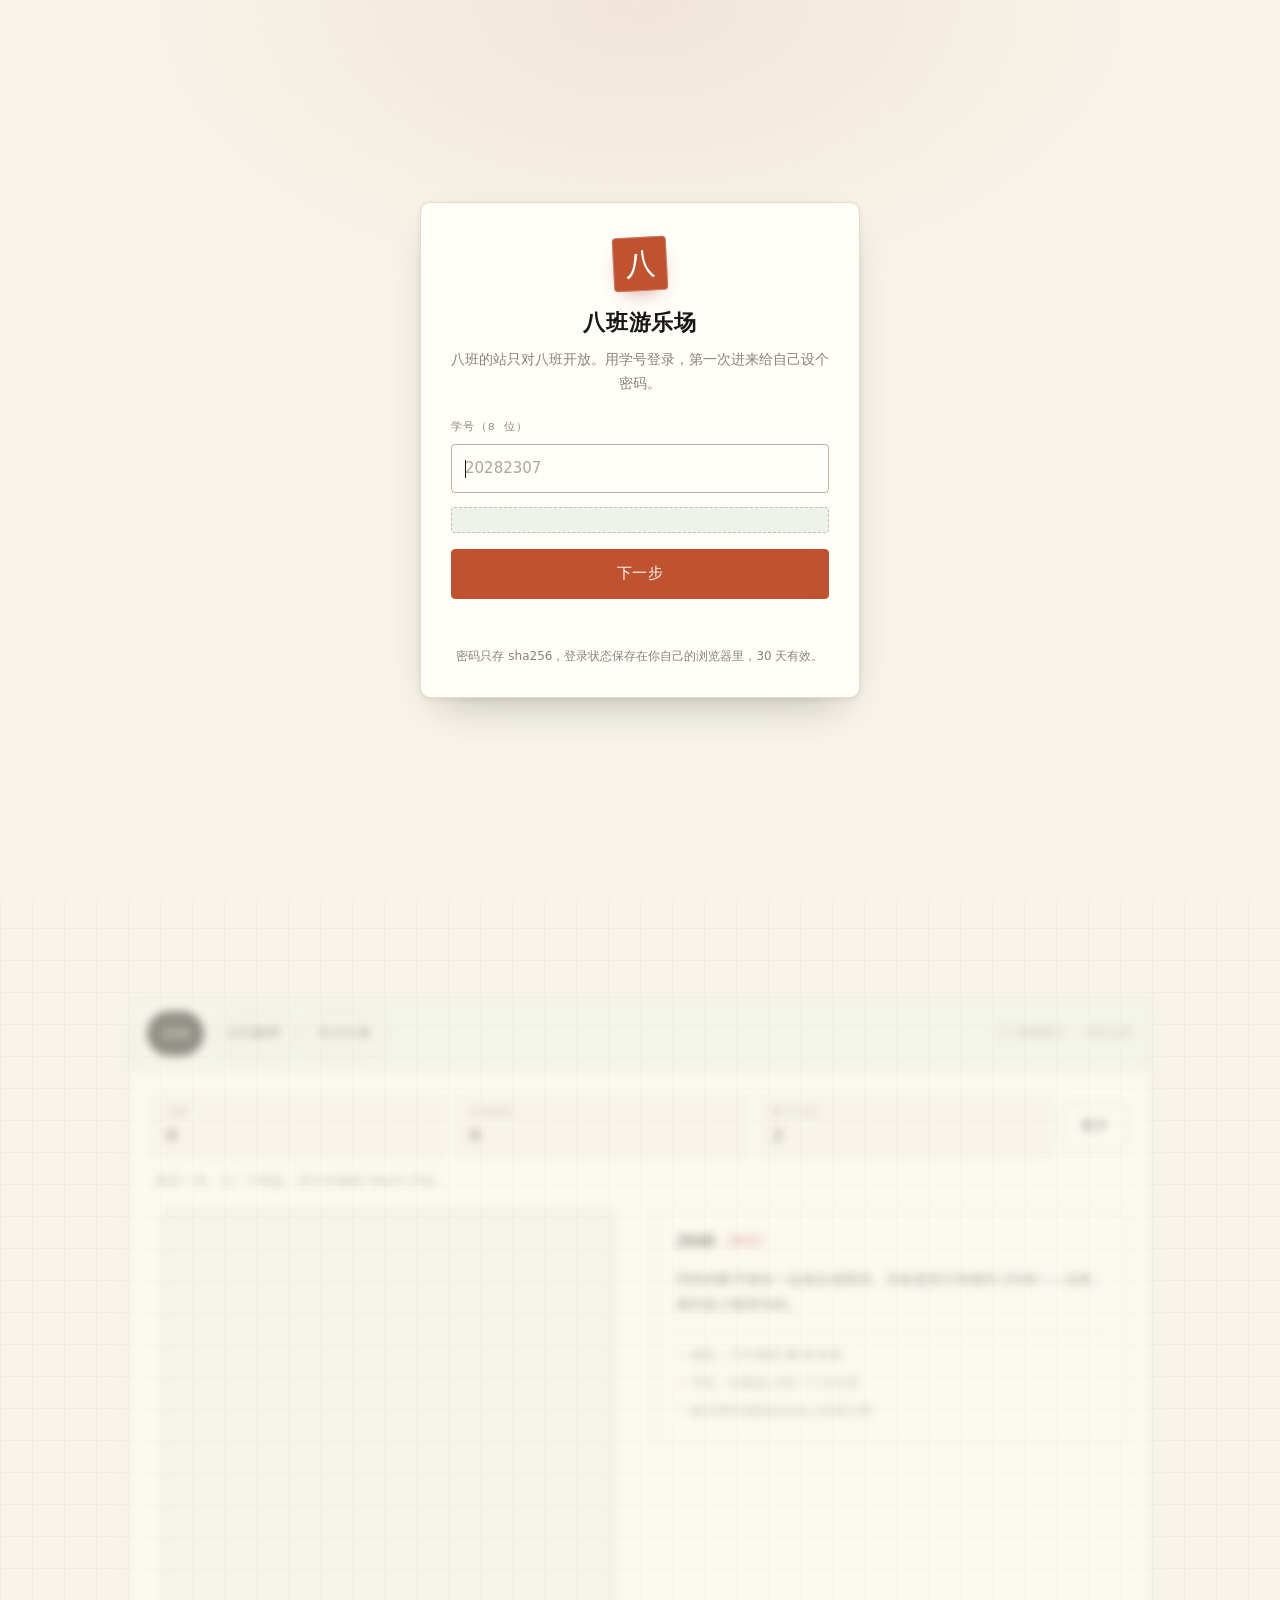
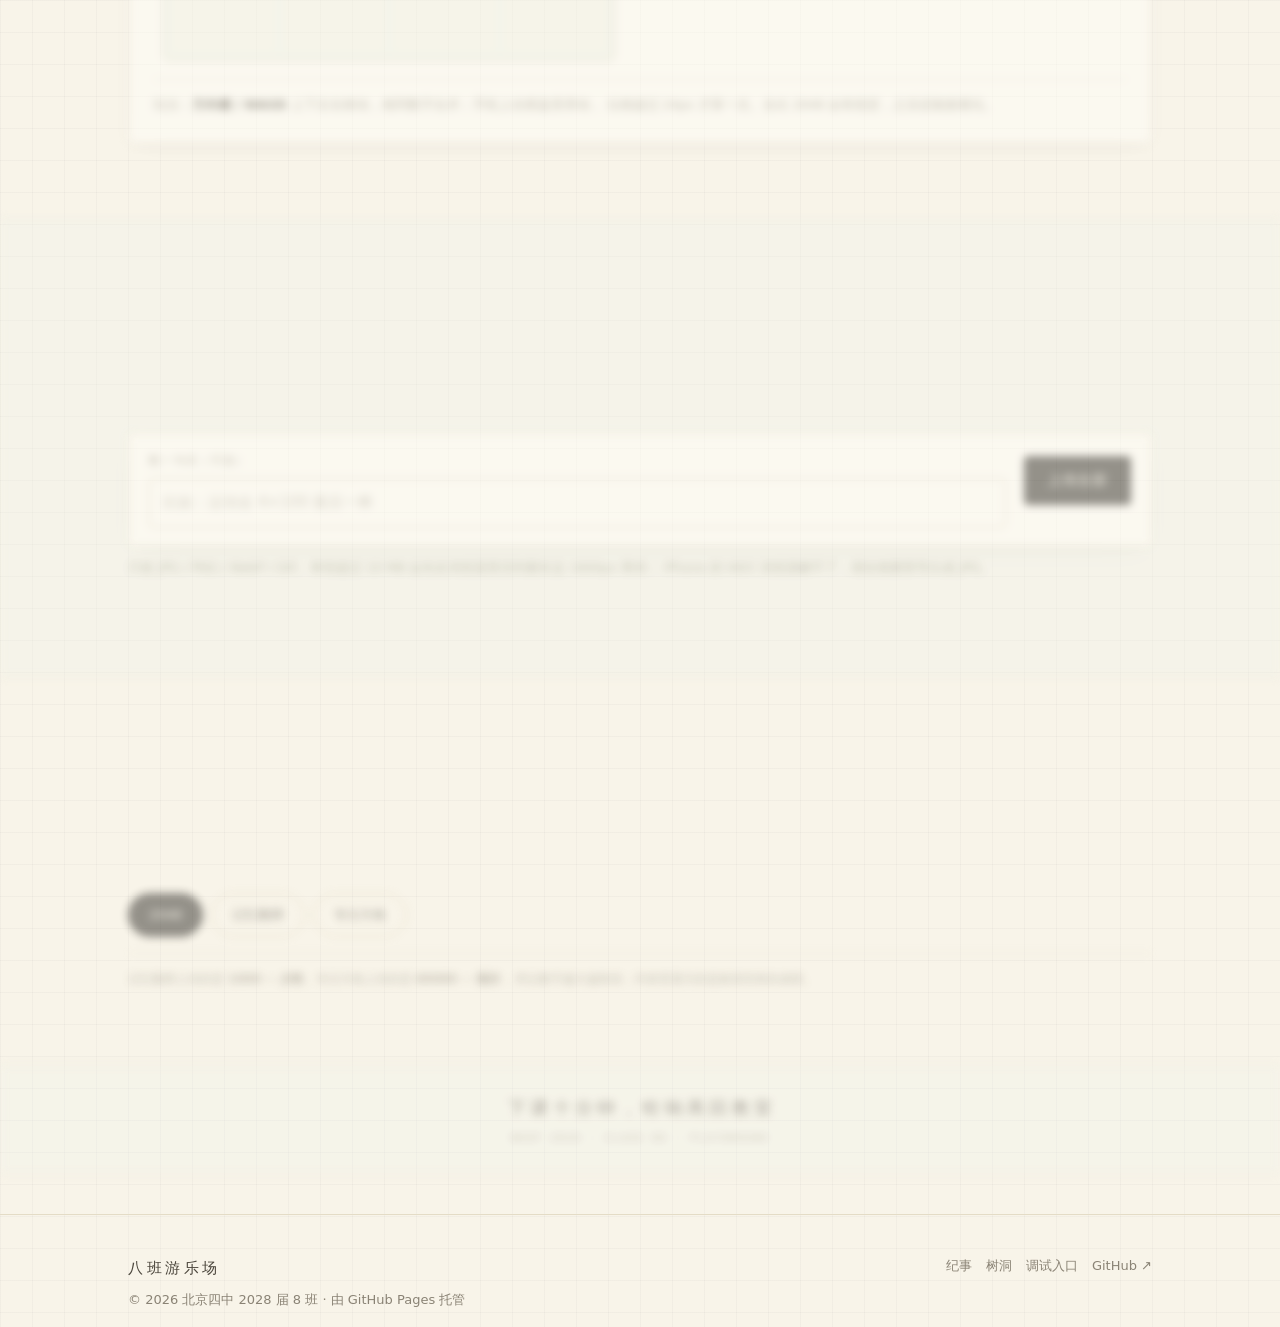
==== commit 6c90b549: "update: fun 内容更新" ====
--- a/test/index.html
+++ b/test/index.html
@@ -8,14 +8,14 @@
 <meta name="robots" content="noindex">
 <meta name="theme-color" content="#f8f4e9">
 <meta name="color-scheme" content="light">
-<link rel="icon" href="../assets/favicon.png?v=20261101a2" type="image/png">
+<link rel="icon" href="../assets/favicon.png?v=20261101b1" type="image/png">
 <script>
-window.B8_BUILD = '20261101a2';
+window.B8_BUILD = '20261101b1';
 window.B8_T = (function () {
   var m = (location.search || '').match(/[?&]t=([^&]+)/);
   return m ? '&t=' + encodeURIComponent(m[1]) : '';
 })();
-document.write('<link rel="stylesheet" href="../assets/styles.css?v=20261101a2' + window.B8_T + '">');
+document.write('<link rel="stylesheet" href="../assets/styles.css?v=20261101b1' + window.B8_T + '">');
 </script>
 </head>
 
--- a/assets/styles.css
+++ b/assets/styles.css
@@ -888,7 +888,102 @@
 
 .gate.is-done { display: none; }
 
-/* 夜色下卡片要和背景拉开一档，否则整块糊在一起 */
+.gate-hintbox {
+  margin-top: 14px;
+  padding: 14px 16px;
+  font-size: 13px;
+  line-height: 1.85;
+  text-align: left;
+  color: var(--ink-2);
+  background: var(--jade-soft);
+  border: 1px dashed color-mix(in srgb, var(--jade) 40%, transparent);
+  border-radius: var(--radius);
+}
+
+.gate-hintbox code {
+  padding: 1px 5px;
+  font-family: var(--mono);
+  font-size: 12px;
+  background: color-mix(in srgb, var(--ink) 8%, transparent);
+  border-radius: 2px;
+}
+
+.gate-hint {
+  margin-top: 8px;
+  font-size: 12.5px;
+  line-height: 1.7;
+  color: var(--ink-3);
+  text-align: left;
+}
+
+.gate-err.is-on { color: var(--seal); }
+
+/* ---------- 15b. 账号面板 ---------- */
+.acct-btn {
+  padding: 6px 12px;
+  max-width: 9em;
+  font-size: 13px;
+  color: var(--ink-2);
+  background: transparent;
+  border: 1px solid var(--line);
+  border-radius: var(--radius);
+  cursor: pointer;
+  white-space: nowrap;
+  overflow: hidden;
+  text-overflow: ellipsis;
+  transition: color 0.18s ease, border-color 0.18s ease, background 0.18s ease;
+}
+
+.acct-btn:hover { color: var(--ink); border-color: var(--line-2); background: var(--card); }
+
+.modal {
+  position: fixed;
+  top: 0;
+  right: 0;
+  bottom: 0;
+  left: 0;
+  z-index: 360;
+  display: grid;
+  place-items: center;
+  padding: 24px;
+  background: rgba(20, 18, 16, 0.55);
+  animation: lbIn 0.16s ease;
+}
+
+.modal-inner {
+  width: min(460px, 100%);
+  max-height: 86vh;
+  overflow: auto;
+  padding: 26px 26px 24px;
+  background: var(--card);
+  border: 1px solid var(--line);
+  border-radius: var(--radius-lg);
+  box-shadow: var(--shadow-2);
+}
+
+.modal-title {
+  font-size: 1.22rem;
+  letter-spacing: 0.03em;
+  margin-bottom: 8px;
+}
+
+.modal-note {
+  font-size: 13px;
+  line-height: 1.85;
+  color: var(--ink-3);
+}
+
+.modal-actions {
+  display: flex;
+  align-items: center;
+  justify-content: flex-end;
+  gap: 10px;
+  margin-top: 20px;
+  flex-wrap: wrap;
+}
+
+body[data-site="site"][data-mode="night"] .modal { background: rgba(0, 0, 0, 0.66); }
+body[data-site="site"][data-mode="night"] .modal-inner { background: #1f1f2a; border-color: #35343f; }
 body[data-site="site"][data-mode="night"] .gate-card {
   background: #1f1f2a;
   border-color: #35343f;
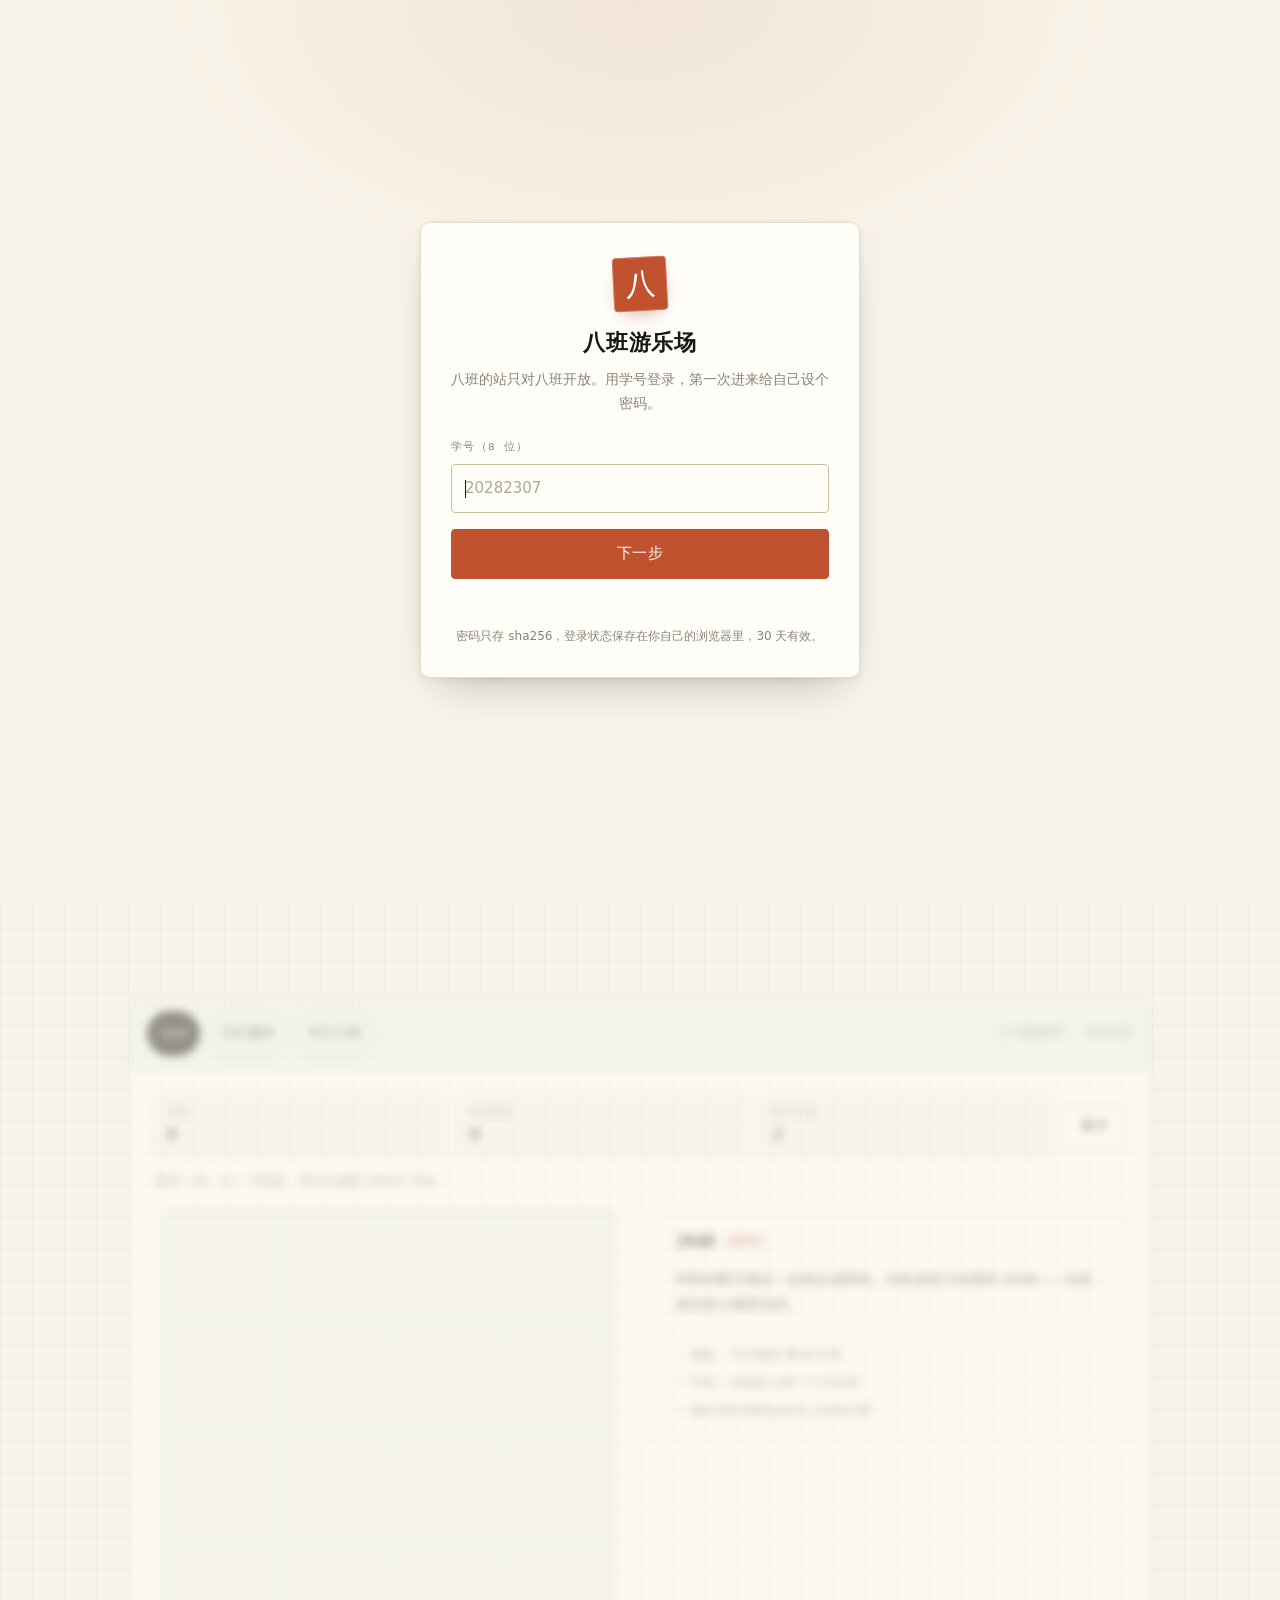
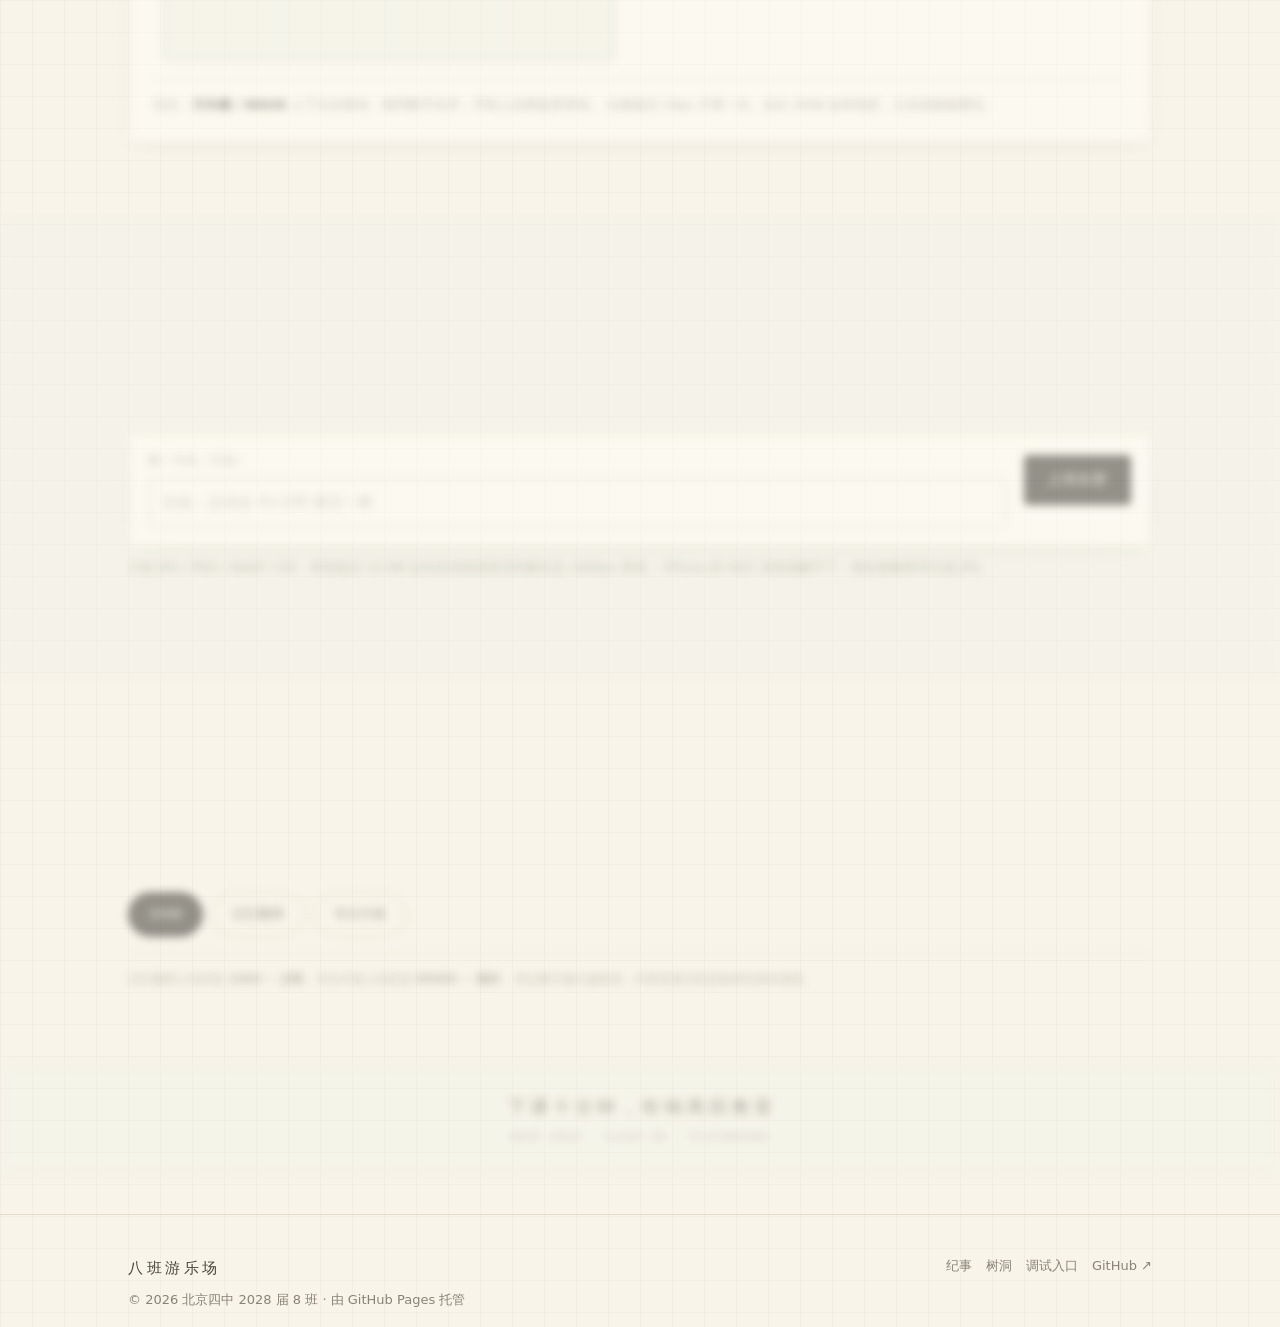
==== commit 7a35c6f5: "update: fun 内容更新" ====
--- a/test/index.html
+++ b/test/index.html
@@ -8,14 +8,14 @@
 <meta name="robots" content="noindex">
 <meta name="theme-color" content="#f8f4e9">
 <meta name="color-scheme" content="light">
-<link rel="icon" href="../assets/favicon.png?v=20261101b1" type="image/png">
+<link rel="icon" href="../assets/favicon.png?v=20261101b2" type="image/png">
 <script>
-window.B8_BUILD = '20261101b1';
+window.B8_BUILD = '20261101b2';
 window.B8_T = (function () {
   var m = (location.search || '').match(/[?&]t=([^&]+)/);
   return m ? '&t=' + encodeURIComponent(m[1]) : '';
 })();
-document.write('<link rel="stylesheet" href="../assets/styles.css?v=20261101b1' + window.B8_T + '">');
+document.write('<link rel="stylesheet" href="../assets/styles.css?v=20261101b2' + window.B8_T + '">');
 </script>
 </head>
 
--- a/assets/styles.css
+++ b/assets/styles.css
@@ -916,6 +916,9 @@
   text-align: left;
 }
 
+/* 空的时候不要留个虚线框在那儿 */
+.gate-hint:empty { display: none; }
+
 .gate-err.is-on { color: var(--seal); }
 
 /* ---------- 15b. 账号面板 ---------- */
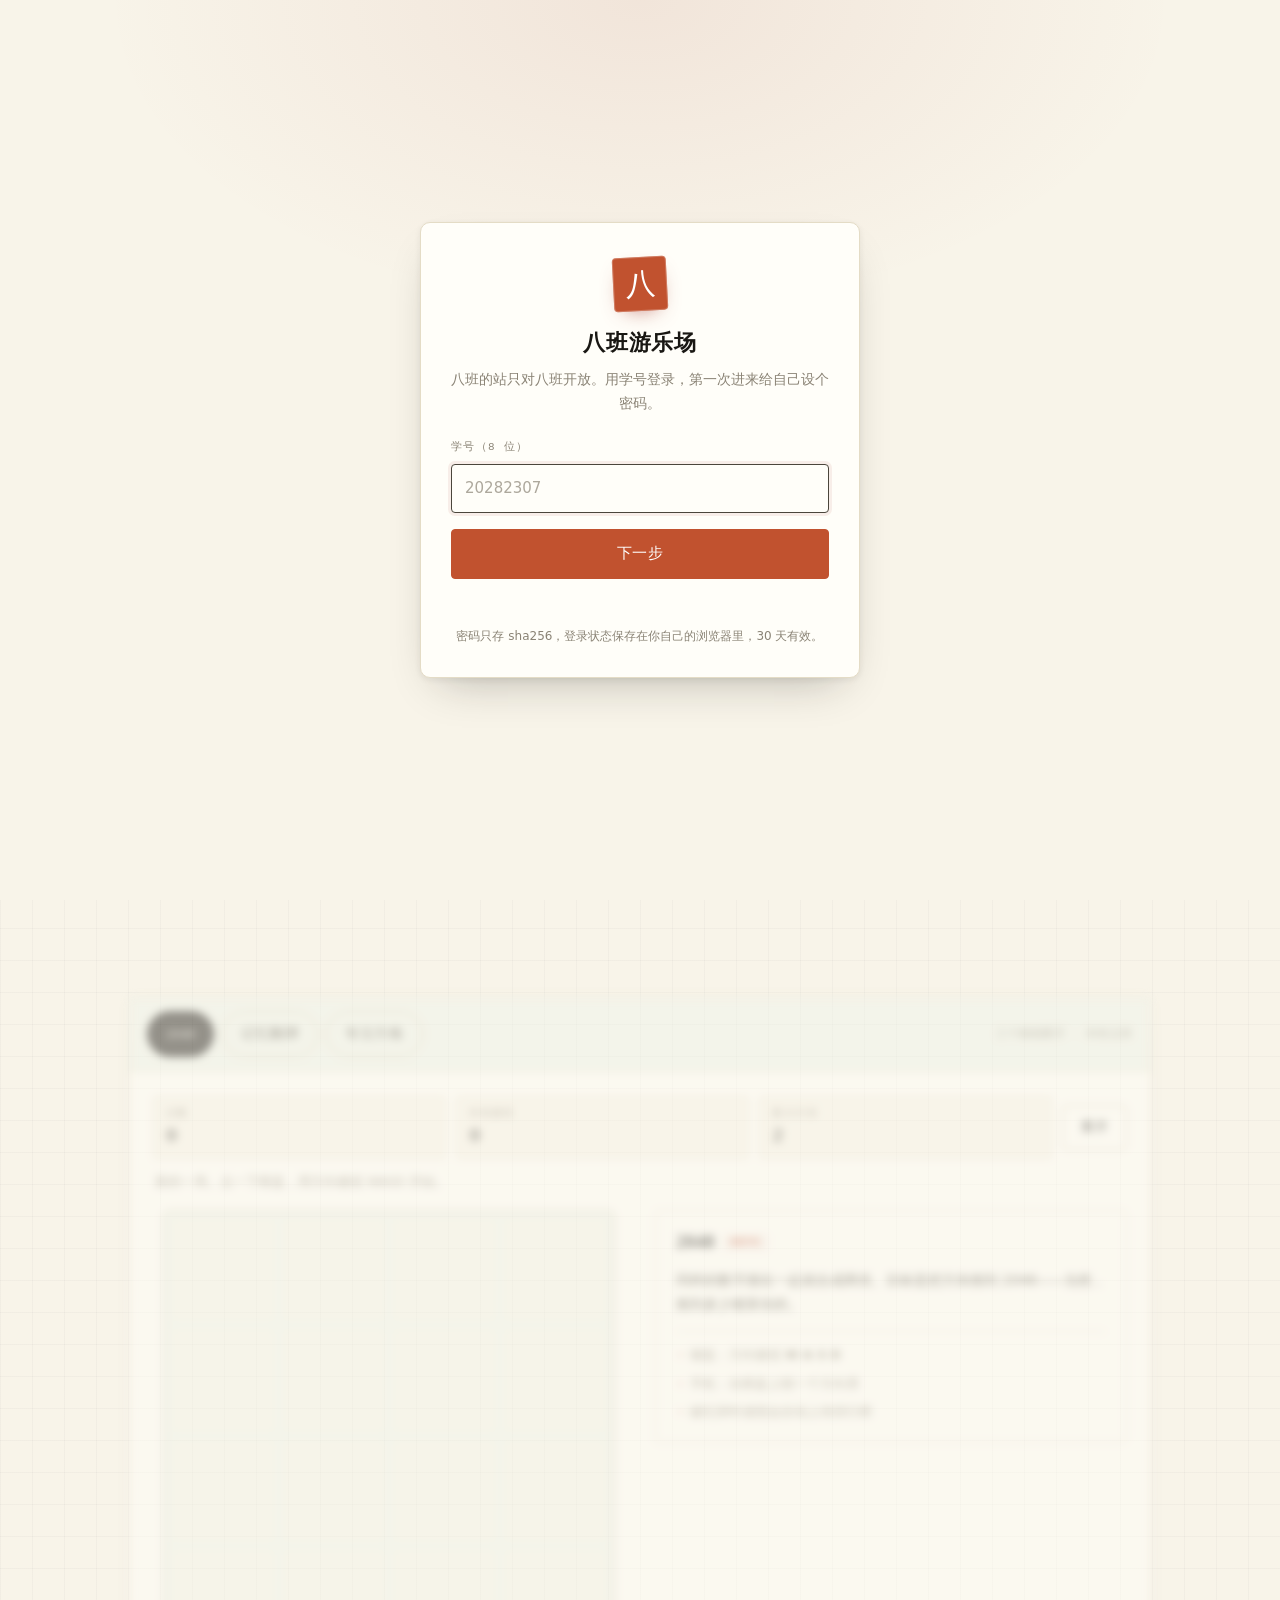
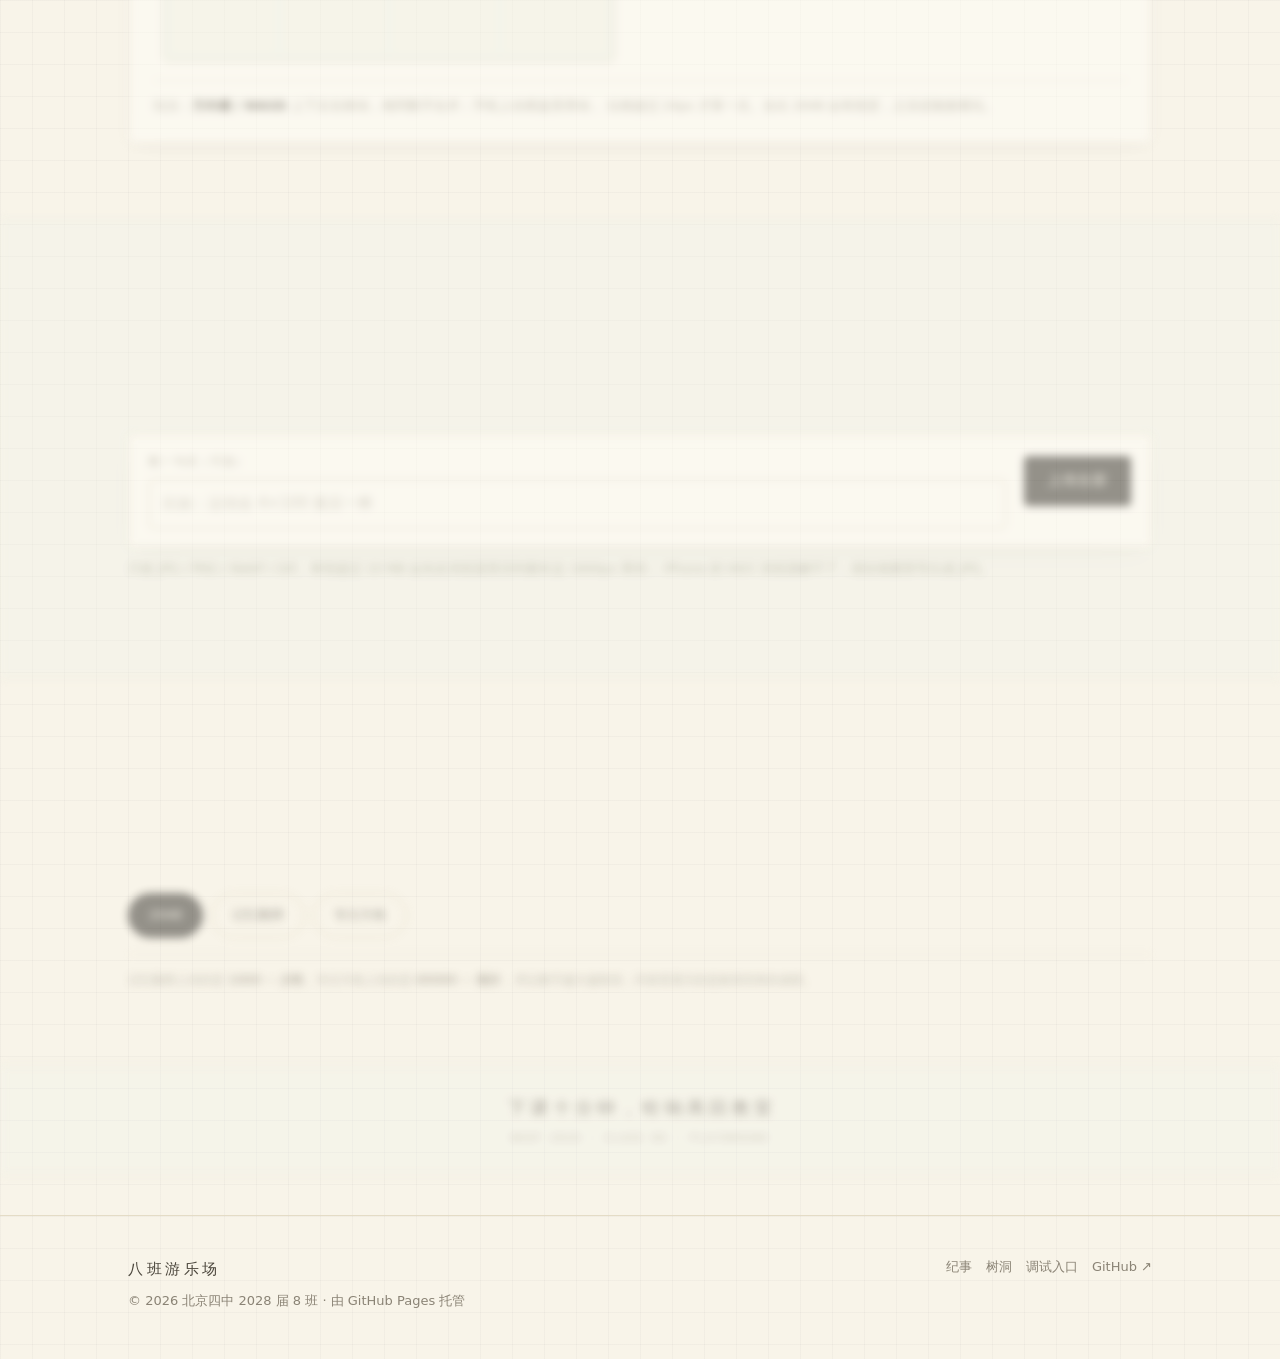
==== commit 4aa3275c: "update: fun 内容更新" ====
--- a/test/index.html
+++ b/test/index.html
@@ -8,14 +8,14 @@
 <meta name="robots" content="noindex">
 <meta name="theme-color" content="#f8f4e9">
 <meta name="color-scheme" content="light">
-<link rel="icon" href="../assets/favicon.png?v=20261101b2" type="image/png">
+<link rel="icon" href="../assets/favicon.png?v=20261101b3" type="image/png">
 <script>
-window.B8_BUILD = '20261101b2';
+window.B8_BUILD = '20261101b3';
 window.B8_T = (function () {
   var m = (location.search || '').match(/[?&]t=([^&]+)/);
   return m ? '&t=' + encodeURIComponent(m[1]) : '';
 })();
-document.write('<link rel="stylesheet" href="../assets/styles.css?v=20261101b2' + window.B8_T + '">');
+document.write('<link rel="stylesheet" href="../assets/styles.css?v=20261101b3' + window.B8_T + '">');
 </script>
 </head>
 
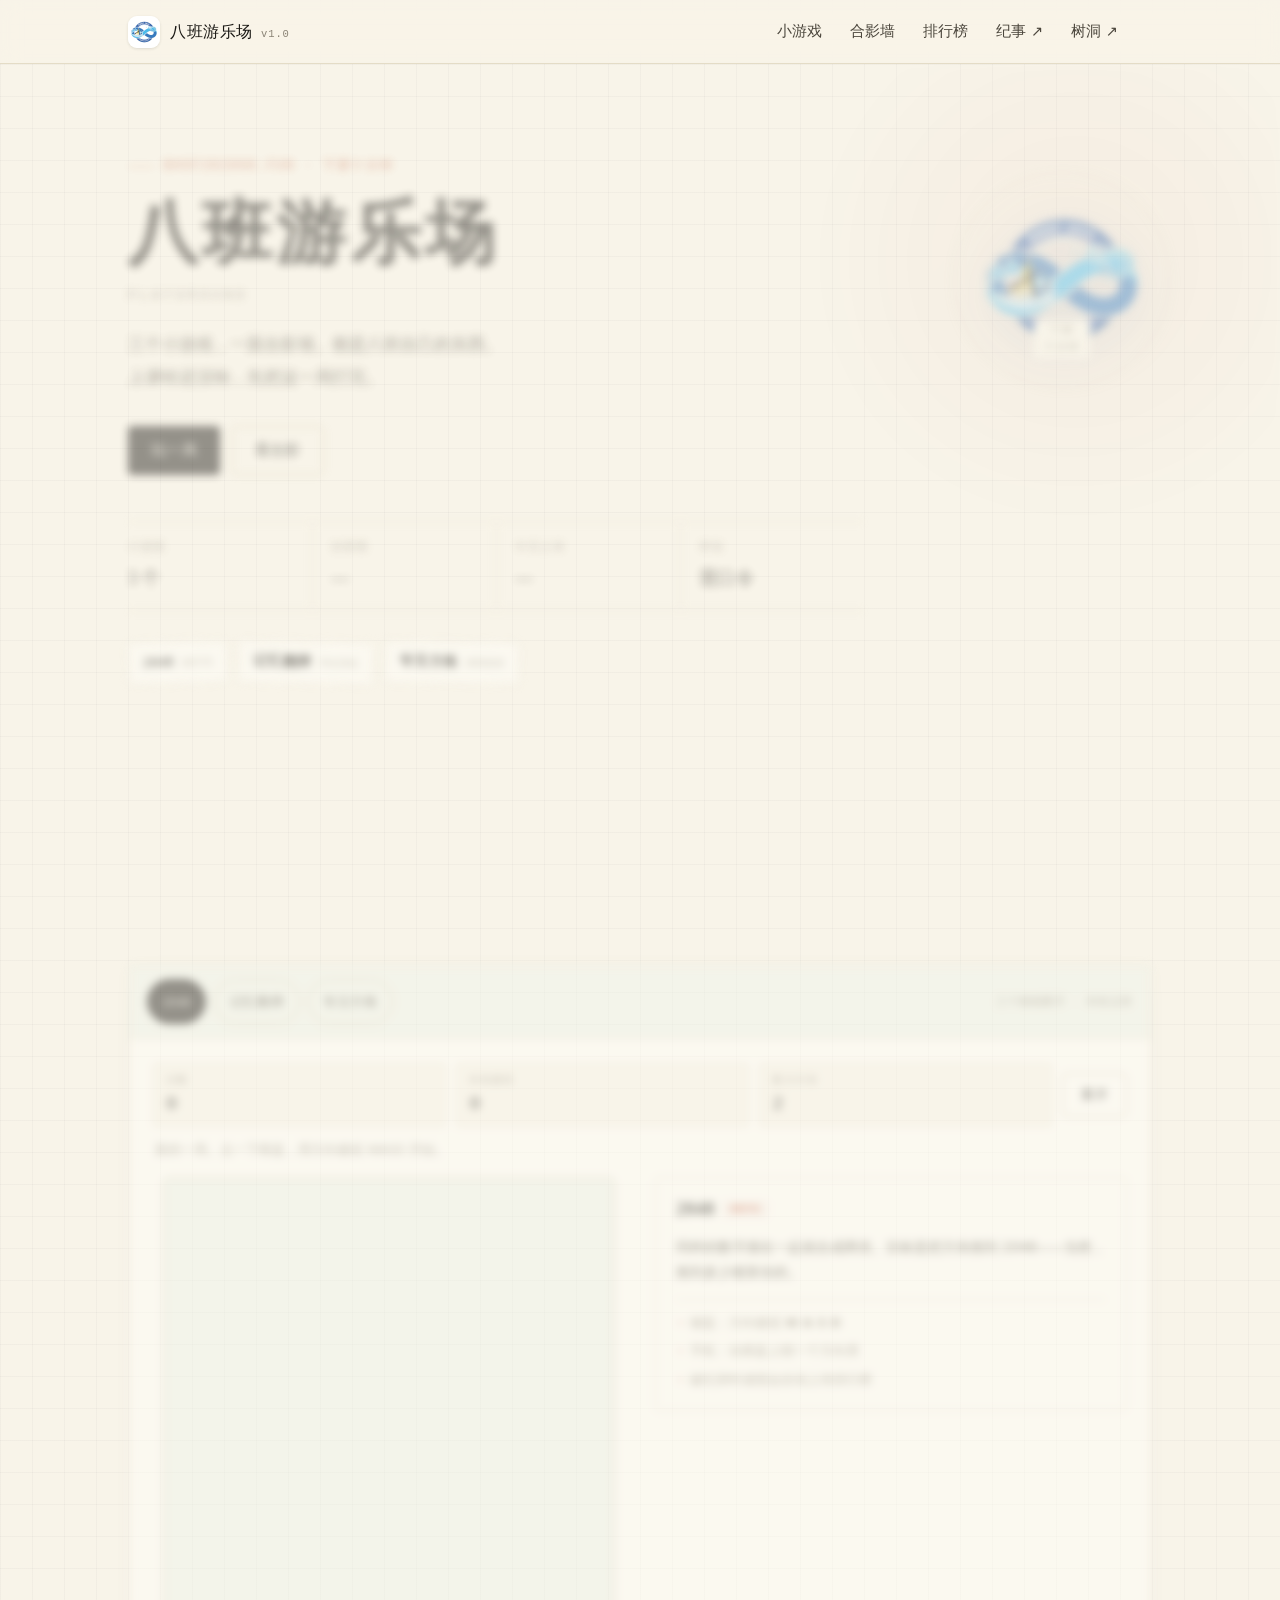
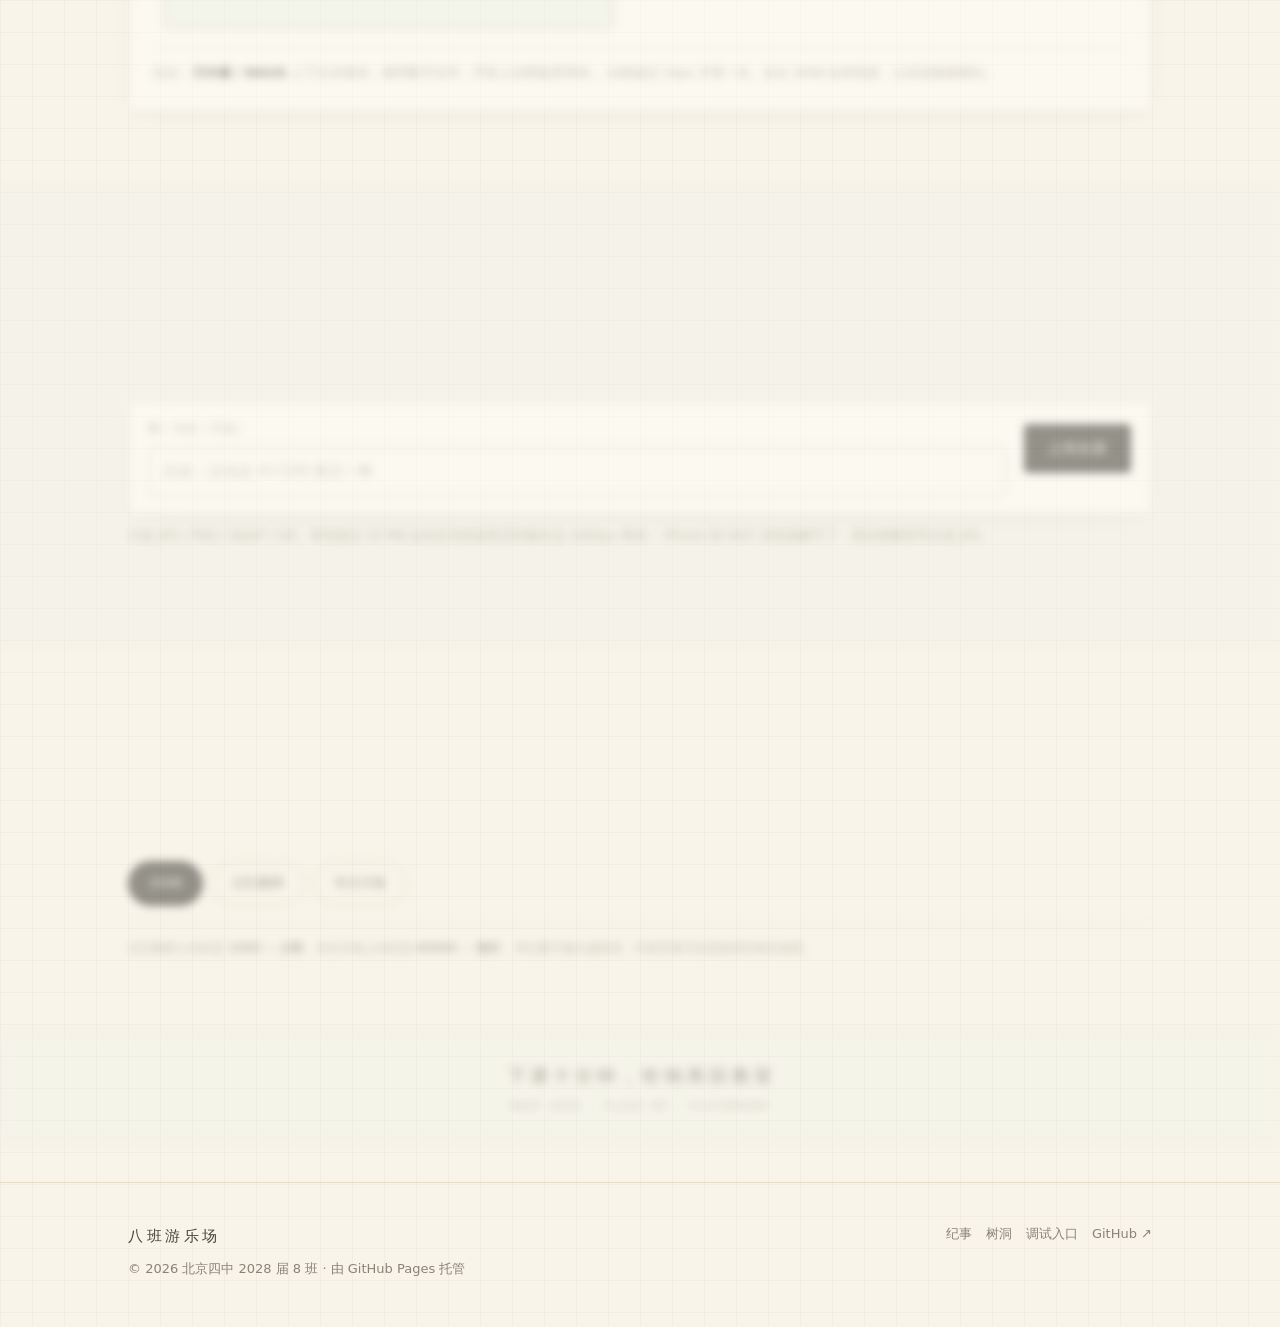
==== commit 5bf798e1: "update: fun 内容更新" ====
--- a/test/index.html
+++ b/test/index.html
@@ -8,14 +8,14 @@
 <meta name="robots" content="noindex">
 <meta name="theme-color" content="#f8f4e9">
 <meta name="color-scheme" content="light">
-<link rel="icon" href="../assets/favicon.png?v=20261101b3" type="image/png">
+<link rel="icon" href="../assets/favicon.png?v=20261101b4" type="image/png">
 <script>
-window.B8_BUILD = '20261101b3';
+window.B8_BUILD = '20261101b4';
 window.B8_T = (function () {
   var m = (location.search || '').match(/[?&]t=([^&]+)/);
   return m ? '&t=' + encodeURIComponent(m[1]) : '';
 })();
-document.write('<link rel="stylesheet" href="../assets/styles.css?v=20261101b3' + window.B8_T + '">');
+document.write('<link rel="stylesheet" href="../assets/styles.css?v=20261101b4' + window.B8_T + '">');
 </script>
 </head>
 
--- a/assets/styles.css
+++ b/assets/styles.css
@@ -229,11 +229,11 @@
 }
 
 .brand-mark {
-  width: 30px;
-  height: 30px;
-  border-radius: 3px;
-  object-fit: cover;
-  box-shadow: 0 0 0 1px rgba(25, 23, 19, 0.08);
+  width: 32px;
+  height: 32px;
+  border-radius: 9px;
+  object-fit: contain;
+  box-shadow: 0 1px 3px rgba(25, 23, 19, 0.12);
 }
 
 /* 没有图标时的印章兜底 */
@@ -1148,7 +1148,14 @@
   .lead { font-size: 15.5px; }
   .gate-card { padding: 28px 20px 24px; }
 }
-
+
+.gate-logo {
+  display: block;
+  width: 84px;
+  height: auto;
+  margin: 0 auto 16px;
+  filter: drop-shadow(0 10px 22px rgba(40, 70, 120, 0.18));
+}
 
 /* ============================================================
    .fun 专用样式（在 _shared/base.css 基础上叠加）
@@ -2164,3 +2171,10 @@
   .mem-grid { gap: 6px; }
   .photo-grid { grid-template-columns: minmax(0, 1fr); }
 }
+
+/* ---------- 班徽替掉原来的「玩」字印章 ---------- */
+.play-logo {
+  width: 152px;
+  height: auto;
+  filter: drop-shadow(0 14px 28px rgba(60, 90, 140, 0.22));
+}
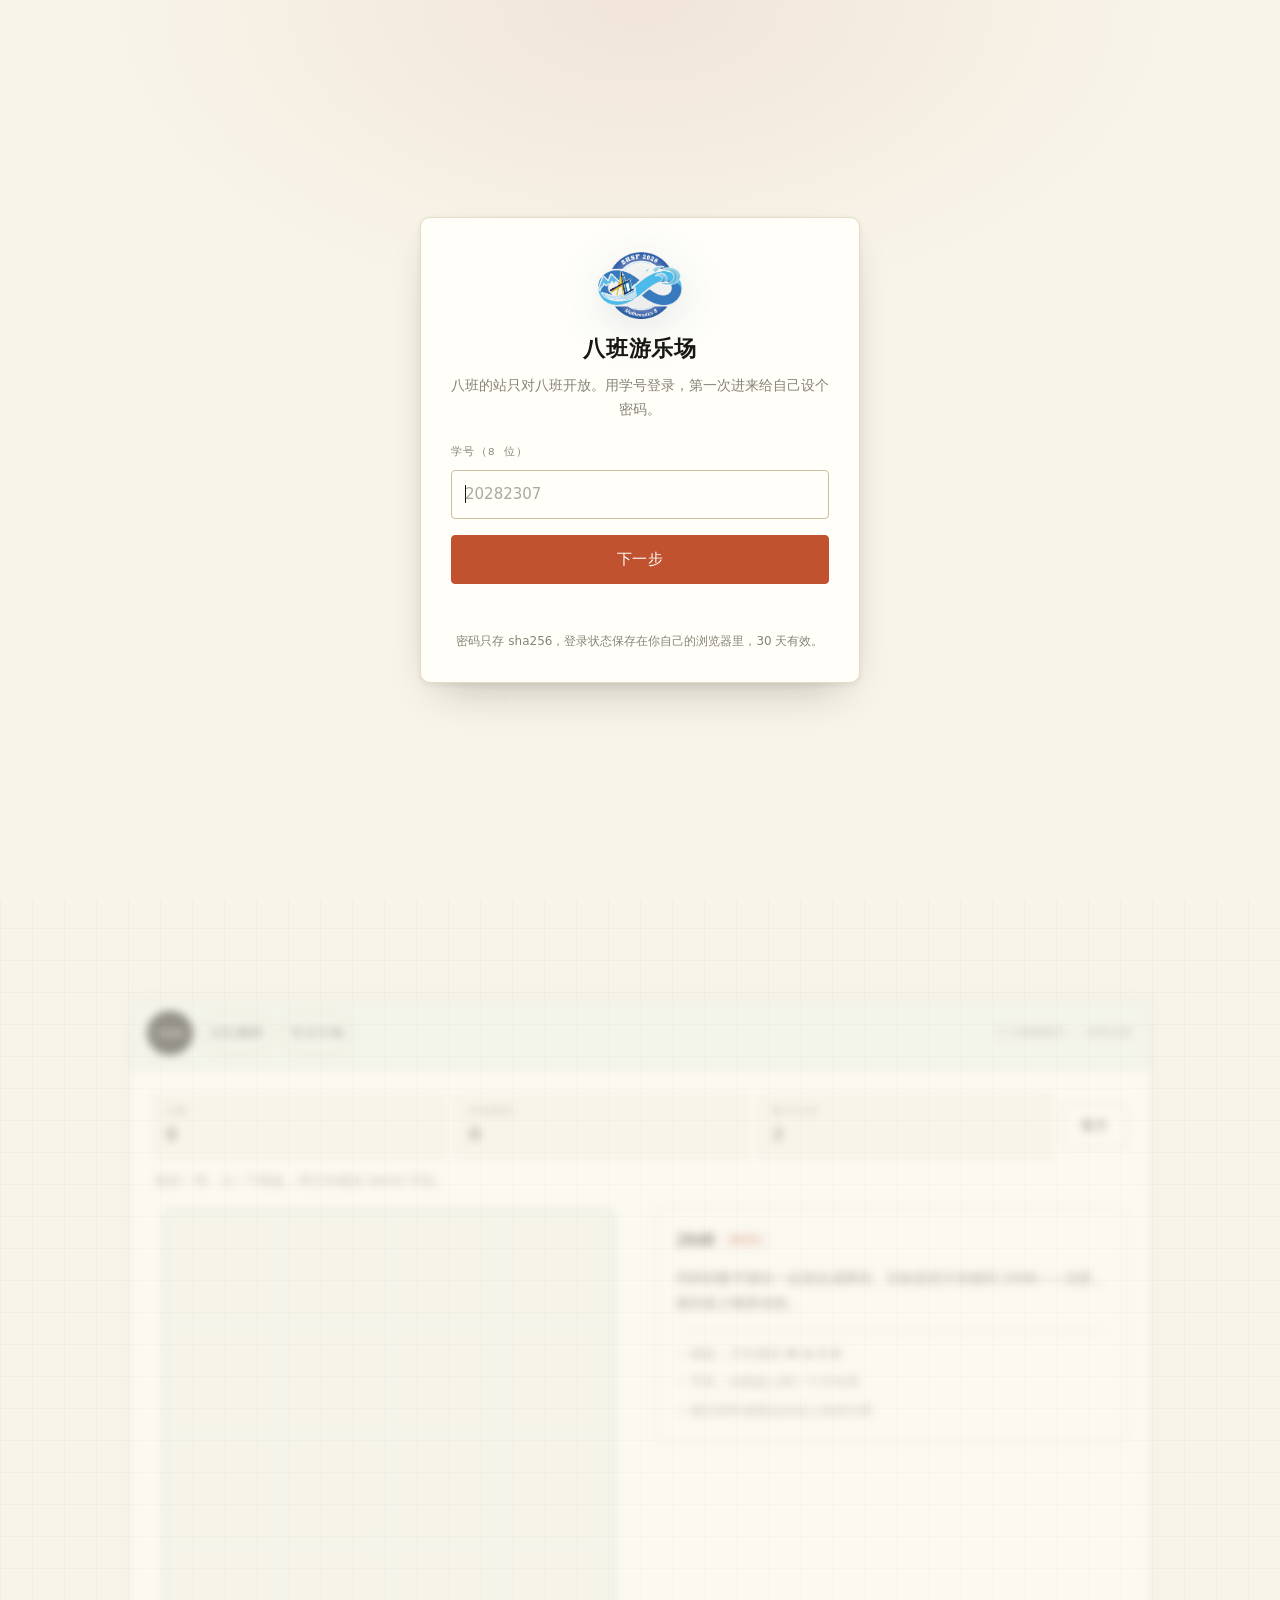
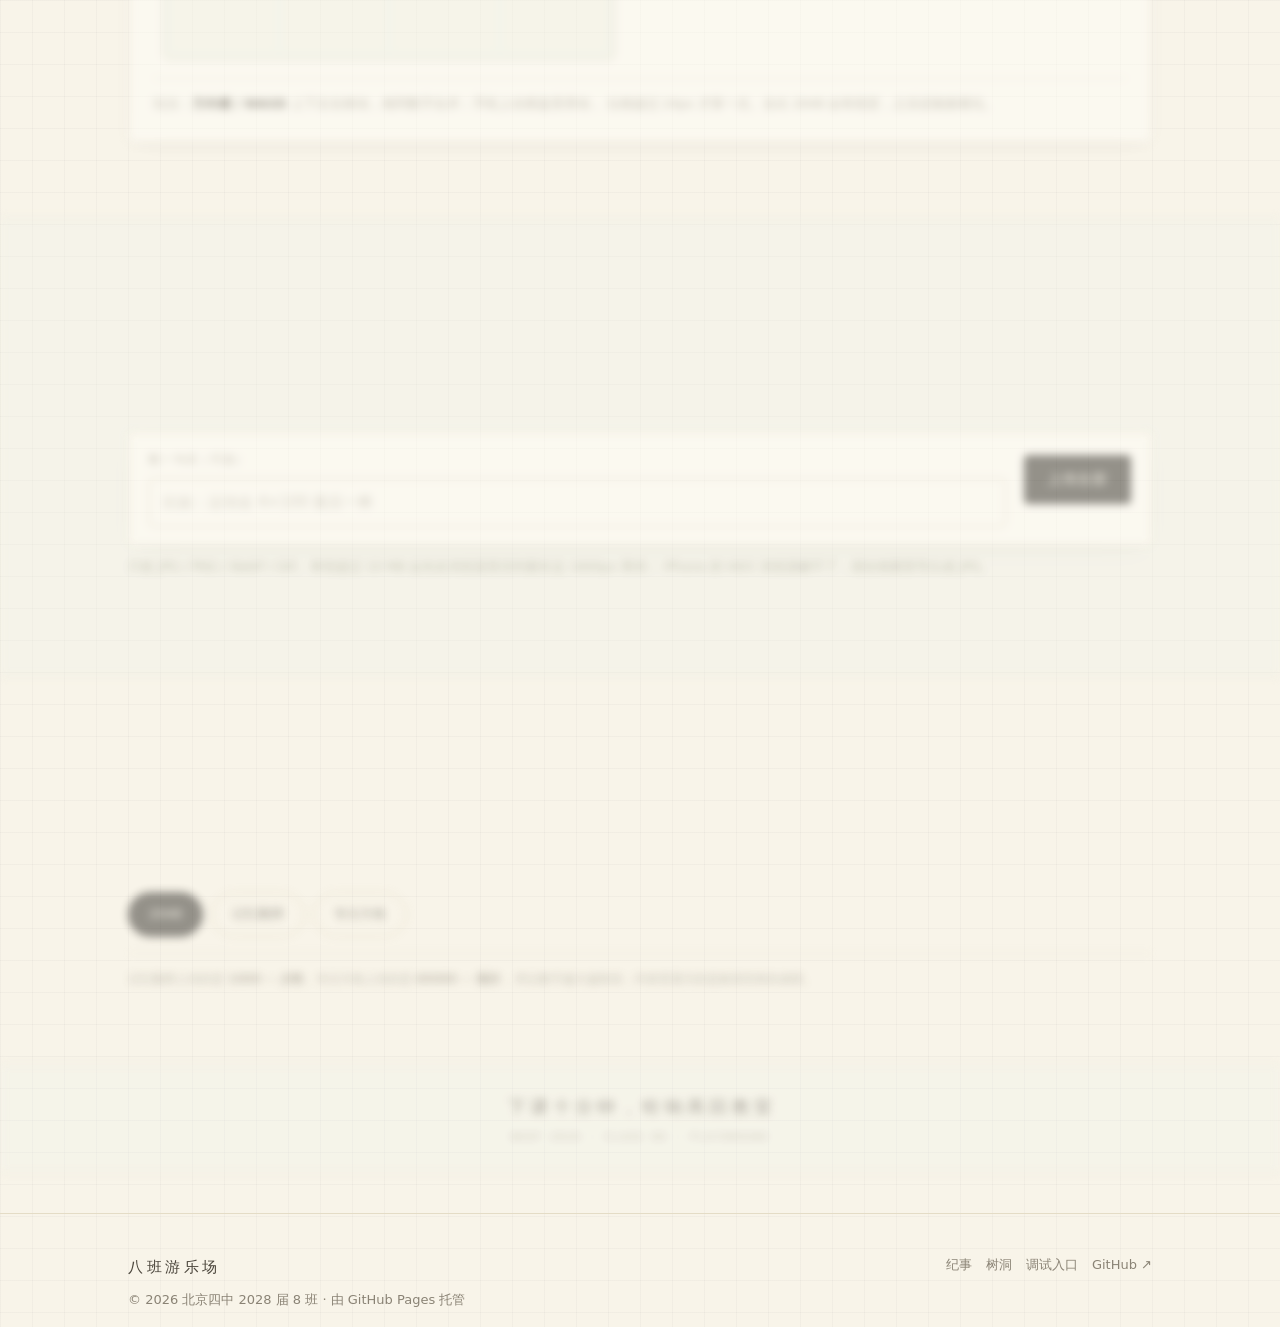
==== commit 13eba868: "update: fun 内容更新" ====
--- a/test/index.html
+++ b/test/index.html
@@ -8,14 +8,14 @@
 <meta name="robots" content="noindex">
 <meta name="theme-color" content="#f8f4e9">
 <meta name="color-scheme" content="light">
-<link rel="icon" href="../assets/favicon.png?v=20261101b4" type="image/png">
+<link rel="icon" href="../assets/favicon.png?v=20261101b5" type="image/png">
 <script>
-window.B8_BUILD = '20261101b4';
+window.B8_BUILD = '20261101b5';
 window.B8_T = (function () {
   var m = (location.search || '').match(/[?&]t=([^&]+)/);
   return m ? '&t=' + encodeURIComponent(m[1]) : '';
 })();
-document.write('<link rel="stylesheet" href="../assets/styles.css?v=20261101b4' + window.B8_T + '">');
+document.write('<link rel="stylesheet" href="../assets/styles.css?v=20261101b5' + window.B8_T + '">');
 </script>
 </head>
 
--- a/assets/styles.css
+++ b/assets/styles.css
@@ -1155,7 +1155,46 @@
   height: auto;
   margin: 0 auto 16px;
   filter: drop-shadow(0 10px 22px rgba(40, 70, 120, 0.18));
-}
+}
+/* ---------- 页头「更多」菜单 ---------- */
+.more-wrap { position: relative; }
+
+.more-btn { font-size: 18px; line-height: 1; }
+
+.more-menu {
+  position: absolute;
+  right: 0;
+  top: calc(100% + 8px);
+  z-index: 130;
+  display: grid;
+  gap: 2px;
+  min-width: 172px;
+  padding: 6px;
+  background: var(--card);
+  border: 1px solid var(--line);
+  border-radius: var(--radius);
+  box-shadow: var(--shadow-2);
+}
+
+.more-menu a,
+.more-menu button {
+  display: block;
+  width: 100%;
+  padding: 9px 12px;
+  font-size: 14px;
+  text-align: left;
+  color: var(--ink-2);
+  background: transparent;
+  border: 0;
+  border-radius: 3px;
+  cursor: pointer;
+  white-space: nowrap;
+}
+
+.more-menu a:hover,
+.more-menu button:hover { background: var(--paper-2); color: var(--ink); }
+
+.more-menu .menu-sep { height: 1px; margin: 4px 8px; background: var(--line); }
 
 /* ============================================================
    .fun 专用样式（在 _shared/base.css 基础上叠加）
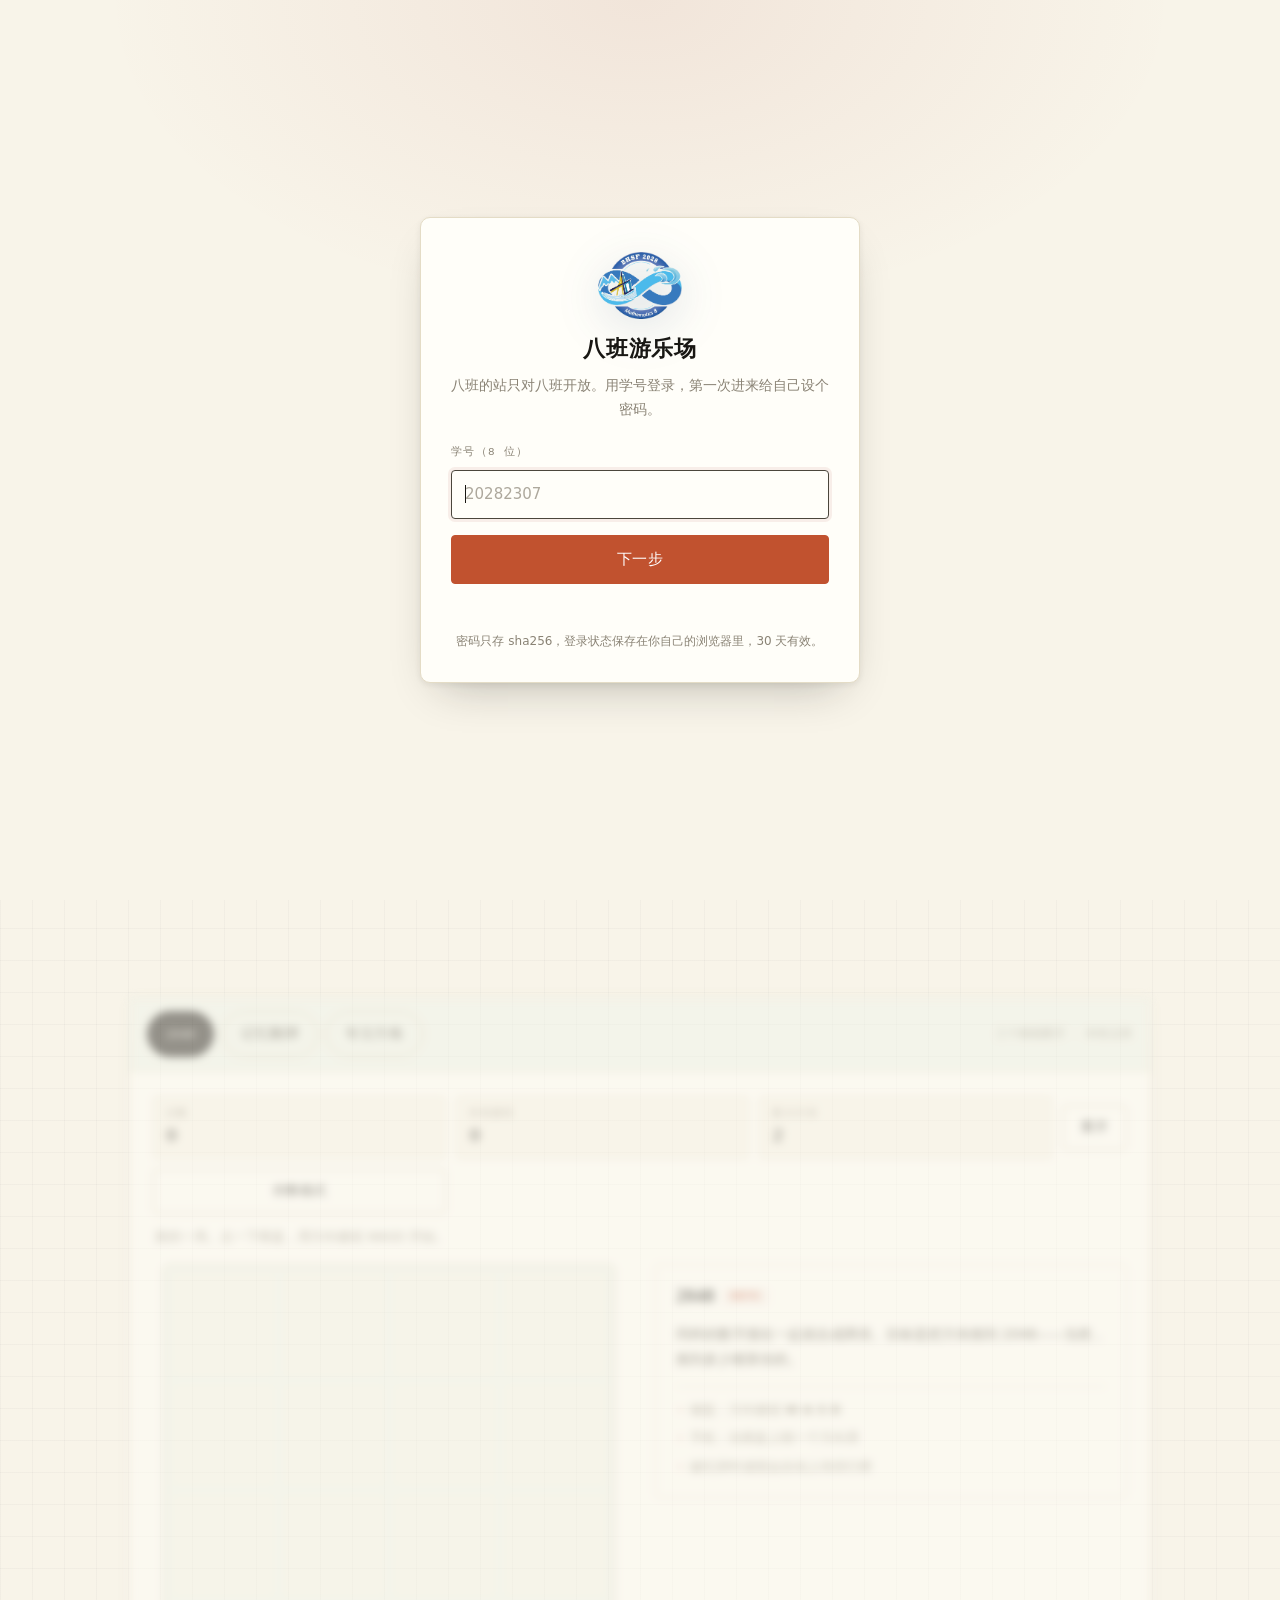
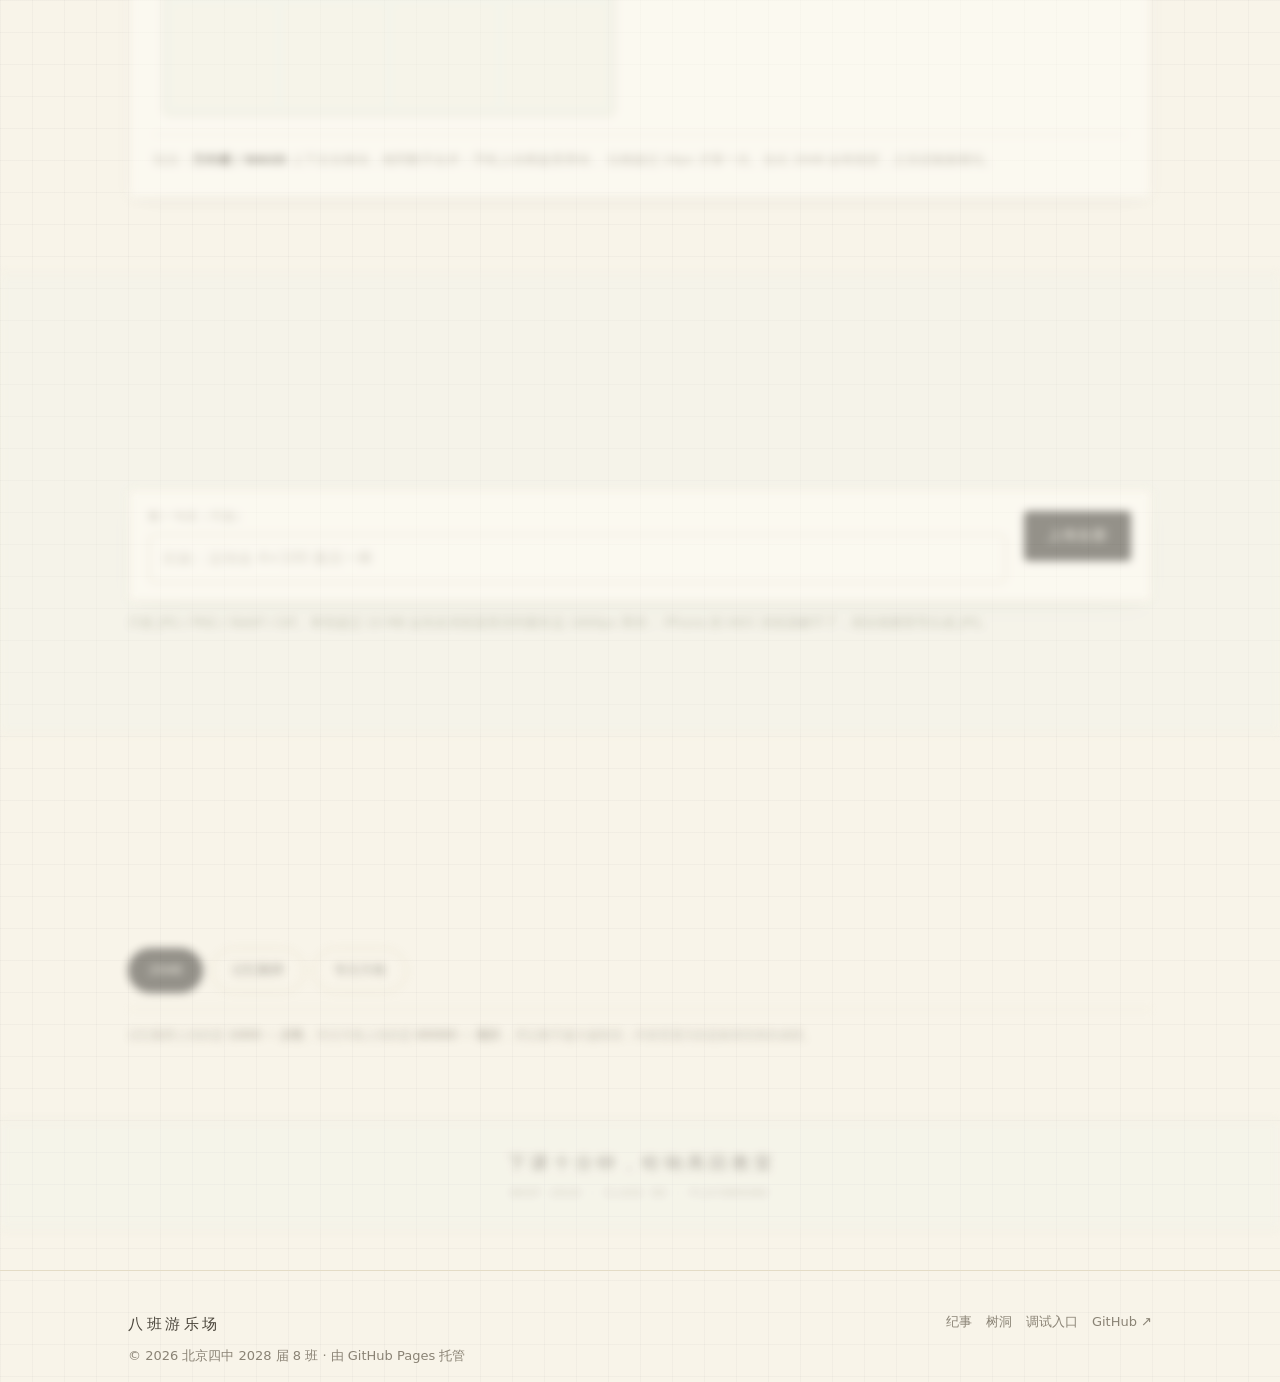
==== commit 0931100c: "update: fun 内容更新" ====
--- a/test/index.html
+++ b/test/index.html
@@ -8,14 +8,14 @@
 <meta name="robots" content="noindex">
 <meta name="theme-color" content="#f8f4e9">
 <meta name="color-scheme" content="light">
-<link rel="icon" href="../assets/favicon.png?v=20261101b5" type="image/png">
+<link rel="icon" href="../assets/favicon.png?v=20261101b6" type="image/png">
 <script>
-window.B8_BUILD = '20261101b5';
+window.B8_BUILD = '20261101b6';
 window.B8_T = (function () {
   var m = (location.search || '').match(/[?&]t=([^&]+)/);
   return m ? '&t=' + encodeURIComponent(m[1]) : '';
 })();
-document.write('<link rel="stylesheet" href="../assets/styles.css?v=20261101b5' + window.B8_T + '">');
+document.write('<link rel="stylesheet" href="../assets/styles.css?v=20261101b6' + window.B8_T + '">');
 </script>
 </head>
 
--- a/assets/styles.css
+++ b/assets/styles.css
@@ -2216,4 +2216,36 @@
   width: 152px;
   height: auto;
   filter: drop-shadow(0 14px 28px rgba(60, 90, 140, 0.22));
-}+}
+/* ---------- 2048 作弊模式 ---------- */
+.b2048-cheat {
+  margin: 14px 0 2px;
+  padding: 12px 14px;
+  background: var(--jade-soft);
+  border: 1px dashed color-mix(in srgb, var(--jade) 45%, transparent);
+  border-radius: var(--radius);
+}
+
+.cheat-tip {
+  margin: 0 0 10px;
+  font-size: 12.5px;
+  line-height: 1.75;
+  color: var(--ink-2);
+}
+
+.cheat-row {
+  display: flex;
+  flex-wrap: wrap;
+  gap: 8px;
+  align-items: center;
+}
+
+.cheat-num { width: 112px; }
+
+.b2048-tile.is-picked {
+  outline: 2px solid var(--seal);
+  outline-offset: 2px;
+  z-index: 3;
+}
+
+.b2048.is-cheat .b2048-tile { cursor: pointer; }
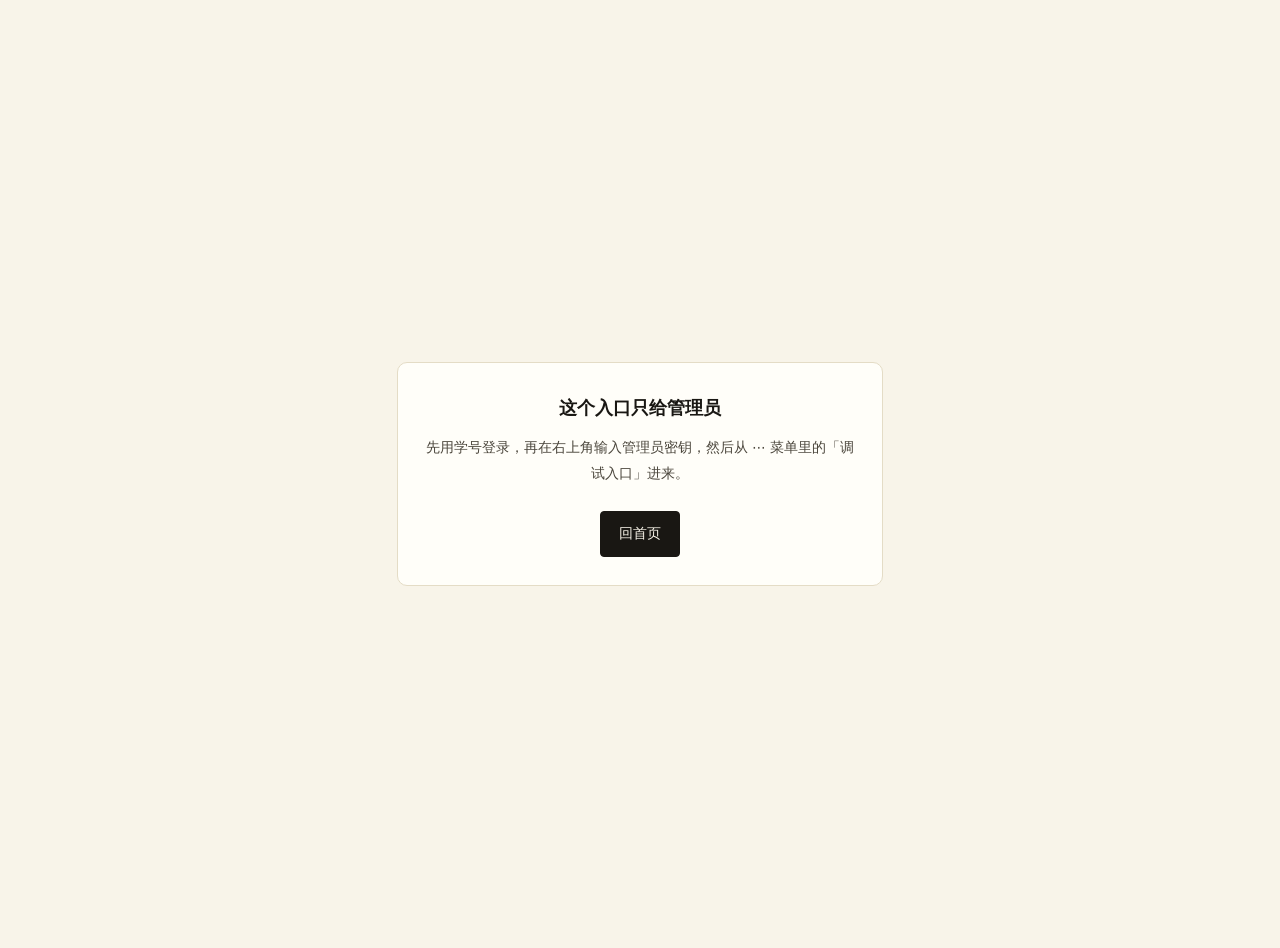
==== commit 1123abf9: "update: fun 内容更新" ====
--- a/test/index.html
+++ b/test/index.html
@@ -4,108 +4,58 @@
 <meta charset="utf-8">
 <meta name="viewport" content="width=device-width, initial-scale=1">
 <title>调试入口 · 八班游乐场</title>
-<meta name="description" content="带上新的时间戳打开八班游乐场，绕过浏览器和 Pages 的缓存。">
-<meta name="robots" content="noindex">
+<meta name="robots" content="noindex, nofollow">
 <meta name="theme-color" content="#f8f4e9">
-<meta name="color-scheme" content="light">
-<link rel="icon" href="../assets/favicon.png?v=20261101b6" type="image/png">
+<style>
+  html { background: #f8f4e9; color-scheme: light; }
+  body {
+    margin: 0; min-height: 100vh; display: grid; place-items: center; padding: 24px;
+    font-family: "PingFang SC", "Microsoft YaHei", system-ui, sans-serif;
+    font-size: 14px; line-height: 1.85; color: #4b463c; background: #f8f4e9; text-align: center;
+  }
+  .card { max-width: 27rem; padding: 28px 26px; background: #fffef9; border: 1px solid #e4dcc6; border-radius: 10px; }
+  h1 { margin: 0 0 10px; font-size: 1.15rem; color: #191713; }
+  p { margin: 6px 0; }
+  a { color: #a33228; }
+  .btn {
+    display: inline-block; margin-top: 18px; padding: 9px 18px;
+    border: 1px solid #191713; border-radius: 4px; background: #191713;
+    color: #f8f4e9; text-decoration: none;
+  }
+</style>
 <script>
-window.B8_BUILD = '20261101b6';
-window.B8_T = (function () {
-  var m = (location.search || '').match(/[?&]t=([^&]+)/);
-  return m ? '&t=' + encodeURIComponent(m[1]) : '';
+(function () {
+  // 调试入口只给管理员：这个标签页里必须已经是提权状态（2 小时内，且真输过密钥）
+  var ok = false;
+  try {
+    var raw = sessionStorage.getItem('b8.elev');
+    if (raw) {
+      var o = JSON.parse(raw);
+      ok = !!(o && o.token && (o.kind === 'admin' || o.kind === 'super') &&
+              (!o.exp || Number(o.exp) > Date.now()));
+    }
+  } catch (e) {}
+  if (!ok) { window.__DENY__ = true; return; }
+
+  var to = new URLSearchParams(location.search).get('to') || '../';
+  location.replace(to + (to.indexOf('?') >= 0 ? '&' : '?') + 't=' + Date.now());
 })();
-document.write('<link rel="stylesheet" href="../assets/styles.css?v=20261101b6' + window.B8_T + '">');
 </script>
 </head>
-
-<body data-site="fun">
-
-<main id="main">
-  <section class="section">
-    <div class="wrap">
-      <div class="nf">
-        <p class="nf-code">DEBUG · NO-CACHE</p>
-        <h1>调试入口</h1>
-        <p class="lead">
-          这个页面只做一件事：在读到的 <code>to</code> 后面加上 <code>t=&lt;当前时间戳&gt;</code>，
-          然后 <code>location.replace</code> 过去。所有资源都跟着带新时间戳，
-          从而绕开浏览器和 GitHub Pages 的缓存。
-        </p>
-
-        <p class="form-note" id="debug-target" style="margin-top:18px">正在跳转…</p>
-
-        <form class="debug-form" id="debug-form" style="margin-top:22px">
-          <div class="field">
-            <label for="debug-to">要打开的站内路径</label>
-            <input class="input" id="debug-to" name="to" placeholder="/ 或 /index.html">
-          </div>
-          <div class="hero-actions">
-            <button class="btn" type="submit">带时间戳打开</button>
-            <a class="btn ghost" href="../">直接回首页</a>
-          </div>
-        </form>
-
-        <p class="form-note" style="margin-top:22px">
-          用法：<code>test/?to=/</code>、<code>test/?to=/index.html</code>。
-          只接受站内路径（以 <code>/</code> 开头的绝对路径，或相对本站的路径），
-          外站地址会被忽略。
-        </p>
-      </div>
-    </div>
-  </section>
-</main>
-
-<script>
-(function () {
-  'use strict';
-
-  var K = '?to=';
-
-  function readTo() {
-    var q = location.search || '';
-    var m = q.match(/[?&]to=([^&]*)/);
-    if (!m) return '';
-    var v = '';
-    try { v = decodeURIComponent(m[1]); } catch (e) { v = m[1]; }
-    return String(v || '').replace(/[\u0000-\u001f\s]/g, '');
-  }
-
-  // 只放行站内路径：挡住 //evil.com、http:、javascript: 之类
-  function normalize(to) {
-    to = String(to || '');
-    if (!to) return '/';
-    if (/^[a-z][a-z0-9+.-]*:/i.test(to)) return '/';   // 带协议的一律不跳
-    if (to.indexOf('//') === 0) return '/' + to.replace(/^\/+/, '');
-    if (to.charAt(0) !== '/') to = '/' + to;
-    return to;
-  }
-
-  function target(to) {
-    var sep = to.indexOf('?') >= 0 ? '&' : '?';
-    return to + sep + 't=' + Date.now();
-  }
-
-  var raw = readTo();
-  var to = normalize(raw);
-
-  var label = document.getElementById('debug-target');
-  if (label) label.textContent = '正在打开 ' + target(to) + ' …';
-
-  // 先让「正在跳转」这句话有机会被看到（也方便被截图取证），再跳
-  setTimeout(function () { location.replace(target(to)); }, 60);
-
-  var form = document.getElementById('debug-form');
-  var input = document.getElementById('debug-to');
-  if (input) input.value = to;
-  if (form) {
-    form.addEventListener('submit', function (e) {
-      e.preventDefault();
-      var next = normalize(input ? input.value : '');
-      location.href = '?to=' + encodeURIComponent(next);
-    });
-  }
-})();
-</script>
+<body>
+  <div class="card" id="card">
+    <h1>正在跳转到最新版本…</h1>
+    <p>如果没反应，<a id="fallback" href="../">点这里</a>。</p>
+  </div>
+  <script>
+    if (window.__DENY__) {
+      document.getElementById('card').innerHTML =
+        '<h1>这个入口只给管理员</h1>' +
+        '<p>先用学号登录，再在右上角输入管理员密钥，然后从 ⋯ 菜单里的「调试入口」进来。</p>' +
+        '<a class="btn" href="../">回首页</a>';
+    } else {
+      document.getElementById('fallback').href = '../?t=' + Date.now();
+    }
+  </script>
 </body>
 </html>
